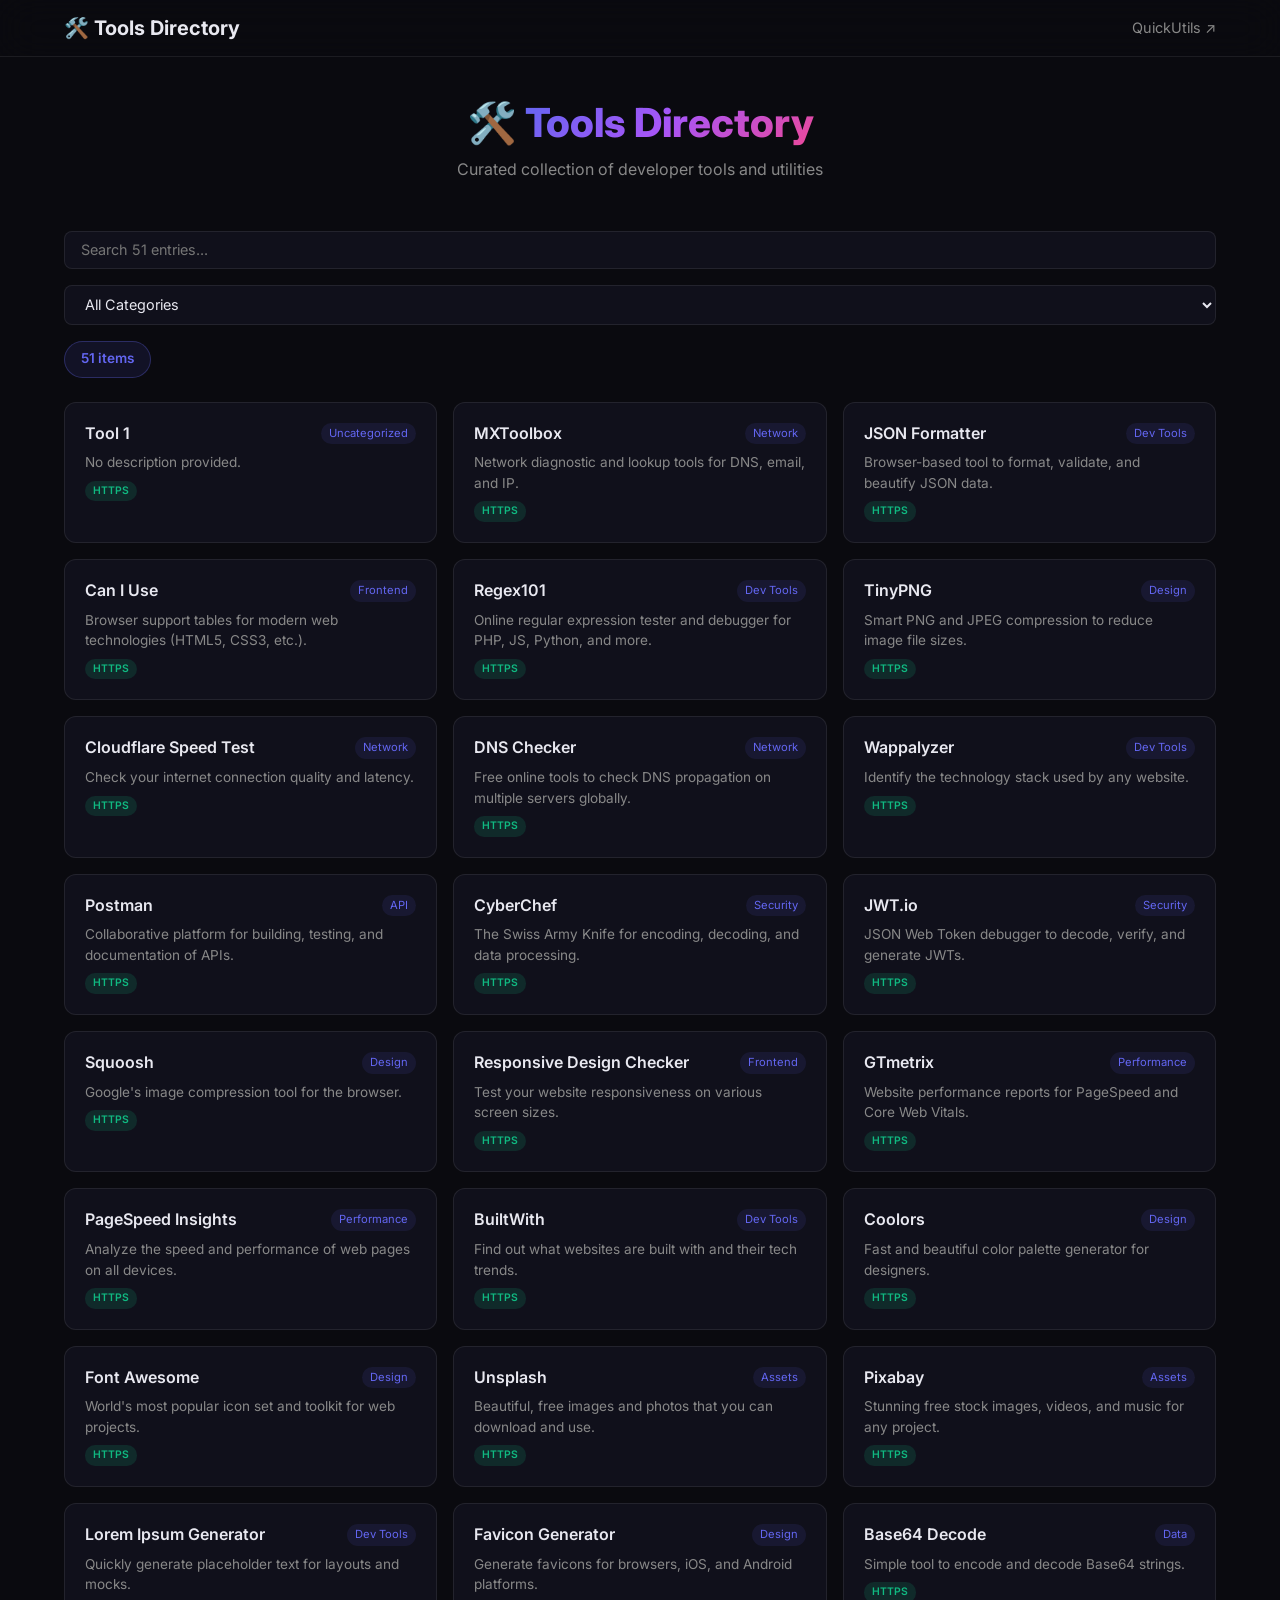
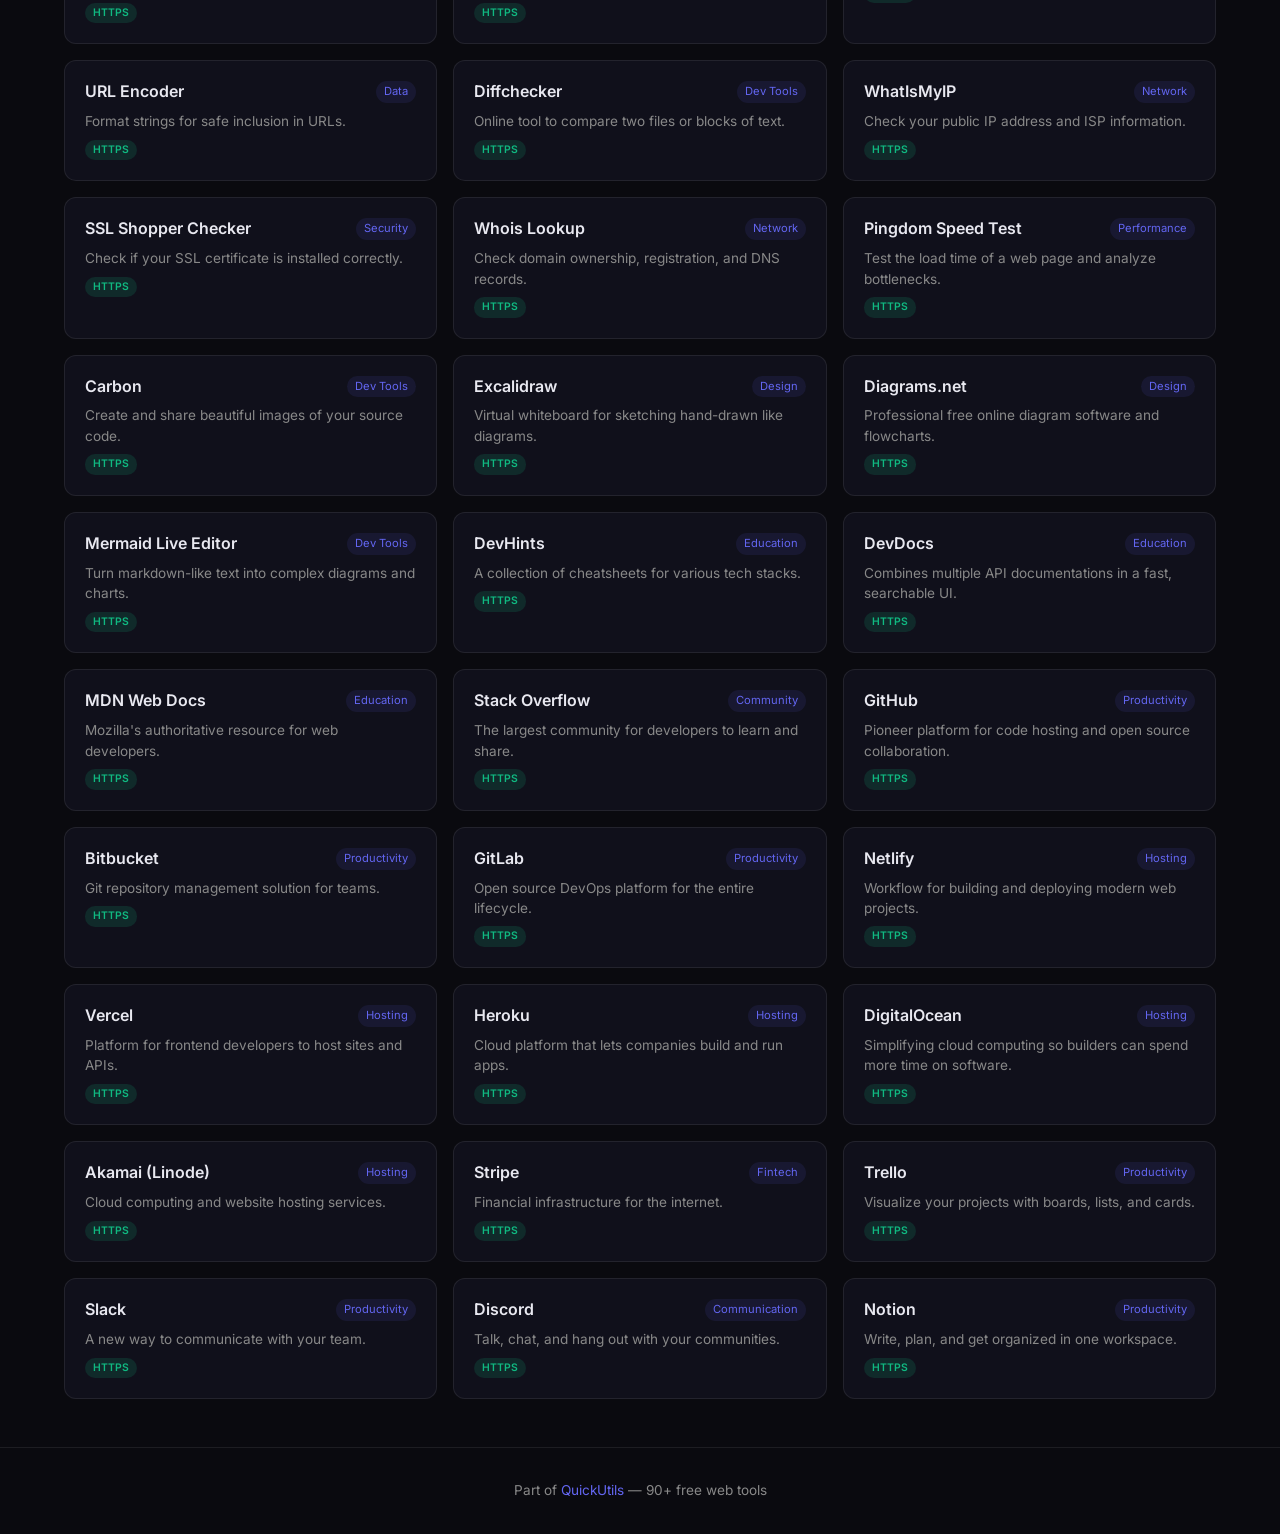
==== index.html @ 09dcbced "Automation: Sync from Master Repository" ====
<!DOCTYPE html>
<html lang="en" data-theme="dark">
<head>
    <meta charset="UTF-8">
    <meta name="viewport" content="width=device-width, initial-scale=1.0">
    <title>Tools Directory | QuickUtils</title>
    <meta name="description" content="Curated collection of developer tools and utilities">
    <meta name="robots" content="index, follow">
    <link rel="canonical" href="https://tools.quickutils.top/">
    <meta property="og:title" content="Tools Directory | QuickUtils">
    <meta property="og:description" content="Curated collection of developer tools and utilities">
    <meta property="og:type" content="website">
    <link href="https://fonts.googleapis.com/css2?family=Inter:wght@400;500;600;700&display=swap" rel="stylesheet">
    <link rel="stylesheet" href="quickutils-core.css">
    <style>
        :root {
            --bg: #0a0a0f; --bg-card: rgba(18,18,30,0.85); --text: #e8e8f0;
            --text-muted: #888; --accent: #6366f1; --border: rgba(255,255,255,0.08);
            --radius: 12px;
        }
        [data-theme="light"] {
            --bg: #f5f5fa; --bg-card: rgba(255,255,255,0.9); --text: #1a1a2e;
            --text-muted: #666; --border: rgba(0,0,0,0.08);
        }
        * { margin:0; padding:0; box-sizing:border-box; }
        body { font-family:'Inter',sans-serif; background:var(--bg); color:var(--text); min-height:100vh; }
        .container { max-width:1200px; margin:0 auto; padding:0 1.5rem; }
        .navbar { background:rgba(10,10,15,0.8); backdrop-filter:blur(20px); border-bottom:1px solid var(--border); padding:0.75rem 0; position:sticky; top:0; z-index:100; }
        .nav-inner { display:flex; align-items:center; justify-content:space-between; }
        .brand { text-decoration:none; color:var(--text); font-weight:700; font-size:1.25rem; }
        .hero { text-align:center; padding:2.5rem 0 1.5rem; }
        .hero h1 { font-size:clamp(1.8rem,4vw,2.5rem); font-weight:800; margin-bottom:0.5rem; }
        .hero p { color:var(--text-muted); max-width:500px; margin:0 auto; }
        .gradient-text { background:linear-gradient(135deg,#6366f1,#a855f7,#ec4899); -webkit-background-clip:text; -webkit-text-fill-color:transparent; background-clip:text; }
        .controls { display:flex; gap:1rem; margin:1.5rem 0; flex-wrap:wrap; align-items:center; }
        .controls input, .controls select { padding:0.6rem 1rem; background:var(--bg-card); border:1px solid var(--border); border-radius:8px; color:var(--text); font-size:0.9rem; outline:none; }
        .controls input { flex:1; min-width:200px; }
        .controls input:focus, .controls select:focus { border-color:var(--accent); }
        .count-badge { padding:0.4rem 1rem; background:rgba(99,102,241,0.1); border:1px solid rgba(99,102,241,0.3); border-radius:20px; font-size:0.85rem; color:var(--accent); font-weight:600; }
        .dir-grid { display:grid; grid-template-columns:repeat(auto-fill,minmax(300px,1fr)); gap:1rem; margin:1.5rem 0 3rem; }
        .dir-card { background:var(--bg-card); border:1px solid var(--border); border-radius:var(--radius); padding:1.25rem; transition:all 0.3s; }
        .dir-card:hover { border-color:var(--accent); transform:translateY(-3px); box-shadow:0 8px 24px rgba(99,102,241,0.15); }
        .card-top { display:flex; justify-content:space-between; align-items:flex-start; gap:0.5rem; margin-bottom:0.5rem; }
        .card-top h3 { font-size:1rem; font-weight:600; }
        .card-top a { color:var(--text); text-decoration:none; }
        .card-top a:hover { color:var(--accent); }
        .card-category { font-size:0.7rem; padding:2px 8px; border-radius:12px; background:rgba(99,102,241,0.1); color:var(--accent); white-space:nowrap; }
        .card-desc { font-size:0.85rem; color:var(--text-muted); line-height:1.5; margin-bottom:0.5rem; }
        .card-badges { display:flex; gap:0.3rem; flex-wrap:wrap; }
        .badge { padding:2px 8px; border-radius:10px; font-size:0.65rem; font-weight:600; }
        .badge-green { background:rgba(16,185,129,0.15); color:#10b981; }
        .badge-yellow { background:rgba(245,158,11,0.15); color:#f59e0b; }
        .footer { border-top:1px solid var(--border); padding:2rem 0; text-align:center; color:var(--text-muted); font-size:0.85rem; }
        .footer a { color:var(--accent); text-decoration:none; }
        .empty-state { text-align:center; padding:3rem; color:var(--text-muted); }
    </style>
</head>
<body>
<nav class="navbar"><div class="container nav-inner">
    <a href="/" class="brand">🛠️ Tools Directory</a>
    <a href="https://quickutils.top" style="color:var(--text-muted);text-decoration:none;font-size:0.9rem;">QuickUtils ↗</a>
</div></nav>

<main class="container">
    <section class="hero">
        <h1>🛠️ <span class="gradient-text">Tools Directory</span></h1>
        <p>Curated collection of developer tools and utilities</p>
    </section>

    <div class="controls">
        <input type="text" id="searchInput" placeholder="Search 51 entries..." oninput="filterCards()">
        <select id="categoryFilter" onchange="filterCards()">
            <option value="">All Categories</option>
            <option value="API">API</option>
            <option value="Assets">Assets</option>
            <option value="Communication">Communication</option>
            <option value="Community">Community</option>
            <option value="Data">Data</option>
            <option value="Design">Design</option>
            <option value="Dev Tools">Dev Tools</option>
            <option value="Education">Education</option>
            <option value="Fintech">Fintech</option>
            <option value="Frontend">Frontend</option>
            <option value="Hosting">Hosting</option>
            <option value="Network">Network</option>
            <option value="Performance">Performance</option>
            <option value="Productivity">Productivity</option>
            <option value="Security">Security</option>
            <option value="Uncategorized">Uncategorized</option>
        </select>
        <span class="count-badge" id="countBadge">51 items</span>
    </div>

    <div class="dir-grid" id="dirGrid">

        <div class="dir-card" data-category="Uncategorized">
            <div class="card-top">
                <h3><a href="#" target="_blank" rel="noopener">Tool 1</a></h3>
                <span class="card-category">Uncategorized</span>
            </div>
            <p class="card-desc">No description provided.</p>
            <div class="card-badges"><span class="badge badge-green">HTTPS</span></div>
        </div>
        <div class="dir-card" data-category="Network">
            <div class="card-top">
                <h3><a href="https://mxtoolbox.com/" target="_blank" rel="noopener">MXToolbox</a></h3>
                <span class="card-category">Network</span>
            </div>
            <p class="card-desc">Network diagnostic and lookup tools for DNS, email, and IP.</p>
            <div class="card-badges"><span class="badge badge-green">HTTPS</span></div>
        </div>
        <div class="dir-card" data-category="Dev Tools">
            <div class="card-top">
                <h3><a href="https://jsonformatter.curiousconcept.com/" target="_blank" rel="noopener">JSON Formatter</a></h3>
                <span class="card-category">Dev Tools</span>
            </div>
            <p class="card-desc">Browser-based tool to format, validate, and beautify JSON data.</p>
            <div class="card-badges"><span class="badge badge-green">HTTPS</span></div>
        </div>
        <div class="dir-card" data-category="Frontend">
            <div class="card-top">
                <h3><a href="https://caniuse.com/" target="_blank" rel="noopener">Can I Use</a></h3>
                <span class="card-category">Frontend</span>
            </div>
            <p class="card-desc">Browser support tables for modern web technologies (HTML5, CSS3, etc.).</p>
            <div class="card-badges"><span class="badge badge-green">HTTPS</span></div>
        </div>
        <div class="dir-card" data-category="Dev Tools">
            <div class="card-top">
                <h3><a href="https://regex101.com/" target="_blank" rel="noopener">Regex101</a></h3>
                <span class="card-category">Dev Tools</span>
            </div>
            <p class="card-desc">Online regular expression tester and debugger for PHP, JS, Python, and more.</p>
            <div class="card-badges"><span class="badge badge-green">HTTPS</span></div>
        </div>
        <div class="dir-card" data-category="Design">
            <div class="card-top">
                <h3><a href="https://tinypng.com/" target="_blank" rel="noopener">TinyPNG</a></h3>
                <span class="card-category">Design</span>
            </div>
            <p class="card-desc">Smart PNG and JPEG compression to reduce image file sizes.</p>
            <div class="card-badges"><span class="badge badge-green">HTTPS</span></div>
        </div>
        <div class="dir-card" data-category="Network">
            <div class="card-top">
                <h3><a href="https://speed.cloudflare.com/" target="_blank" rel="noopener">Cloudflare Speed Test</a></h3>
                <span class="card-category">Network</span>
            </div>
            <p class="card-desc">Check your internet connection quality and latency.</p>
            <div class="card-badges"><span class="badge badge-green">HTTPS</span></div>
        </div>
        <div class="dir-card" data-category="Network">
            <div class="card-top">
                <h3><a href="https://dnschecker.org/" target="_blank" rel="noopener">DNS Checker</a></h3>
                <span class="card-category">Network</span>
            </div>
            <p class="card-desc">Free online tools to check DNS propagation on multiple servers globally.</p>
            <div class="card-badges"><span class="badge badge-green">HTTPS</span></div>
        </div>
        <div class="dir-card" data-category="Dev Tools">
            <div class="card-top">
                <h3><a href="https://www.wappalyzer.com/" target="_blank" rel="noopener">Wappalyzer</a></h3>
                <span class="card-category">Dev Tools</span>
            </div>
            <p class="card-desc">Identify the technology stack used by any website.</p>
            <div class="card-badges"><span class="badge badge-green">HTTPS</span></div>
        </div>
        <div class="dir-card" data-category="API">
            <div class="card-top">
                <h3><a href="https://www.postman.com/" target="_blank" rel="noopener">Postman</a></h3>
                <span class="card-category">API</span>
            </div>
            <p class="card-desc">Collaborative platform for building, testing, and documentation of APIs.</p>
            <div class="card-badges"><span class="badge badge-green">HTTPS</span></div>
        </div>
        <div class="dir-card" data-category="Security">
            <div class="card-top">
                <h3><a href="https://gchq.github.io/CyberChef/" target="_blank" rel="noopener">CyberChef</a></h3>
                <span class="card-category">Security</span>
            </div>
            <p class="card-desc">The Swiss Army Knife for encoding, decoding, and data processing.</p>
            <div class="card-badges"><span class="badge badge-green">HTTPS</span></div>
        </div>
        <div class="dir-card" data-category="Security">
            <div class="card-top">
                <h3><a href="https://jwt.io/" target="_blank" rel="noopener">JWT.io</a></h3>
                <span class="card-category">Security</span>
            </div>
            <p class="card-desc">JSON Web Token debugger to decode, verify, and generate JWTs.</p>
            <div class="card-badges"><span class="badge badge-green">HTTPS</span></div>
        </div>
        <div class="dir-card" data-category="Design">
            <div class="card-top">
                <h3><a href="https://squoosh.app/" target="_blank" rel="noopener">Squoosh</a></h3>
                <span class="card-category">Design</span>
            </div>
            <p class="card-desc">Google's image compression tool for the browser.</p>
            <div class="card-badges"><span class="badge badge-green">HTTPS</span></div>
        </div>
        <div class="dir-card" data-category="Frontend">
            <div class="card-top">
                <h3><a href="https://www.responsivedesignchecker.com/" target="_blank" rel="noopener">Responsive Design Checker</a></h3>
                <span class="card-category">Frontend</span>
            </div>
            <p class="card-desc">Test your website responsiveness on various screen sizes.</p>
            <div class="card-badges"><span class="badge badge-green">HTTPS</span></div>
        </div>
        <div class="dir-card" data-category="Performance">
            <div class="card-top">
                <h3><a href="https://gtmetrix.com/" target="_blank" rel="noopener">GTmetrix</a></h3>
                <span class="card-category">Performance</span>
            </div>
            <p class="card-desc">Website performance reports for PageSpeed and Core Web Vitals.</p>
            <div class="card-badges"><span class="badge badge-green">HTTPS</span></div>
        </div>
        <div class="dir-card" data-category="Performance">
            <div class="card-top">
                <h3><a href="https://pagespeed.web.dev/" target="_blank" rel="noopener">PageSpeed Insights</a></h3>
                <span class="card-category">Performance</span>
            </div>
            <p class="card-desc">Analyze the speed and performance of web pages on all devices.</p>
            <div class="card-badges"><span class="badge badge-green">HTTPS</span></div>
        </div>
        <div class="dir-card" data-category="Dev Tools">
            <div class="card-top">
                <h3><a href="https://builtwith.com/" target="_blank" rel="noopener">BuiltWith</a></h3>
                <span class="card-category">Dev Tools</span>
            </div>
            <p class="card-desc">Find out what websites are built with and their tech trends.</p>
            <div class="card-badges"><span class="badge badge-green">HTTPS</span></div>
        </div>
        <div class="dir-card" data-category="Design">
            <div class="card-top">
                <h3><a href="https://coolors.co/" target="_blank" rel="noopener">Coolors</a></h3>
                <span class="card-category">Design</span>
            </div>
            <p class="card-desc">Fast and beautiful color palette generator for designers.</p>
            <div class="card-badges"><span class="badge badge-green">HTTPS</span></div>
        </div>
        <div class="dir-card" data-category="Design">
            <div class="card-top">
                <h3><a href="https://fontawesome.com/" target="_blank" rel="noopener">Font Awesome</a></h3>
                <span class="card-category">Design</span>
            </div>
            <p class="card-desc">World's most popular icon set and toolkit for web projects.</p>
            <div class="card-badges"><span class="badge badge-green">HTTPS</span></div>
        </div>
        <div class="dir-card" data-category="Assets">
            <div class="card-top">
                <h3><a href="https://unsplash.com/" target="_blank" rel="noopener">Unsplash</a></h3>
                <span class="card-category">Assets</span>
            </div>
            <p class="card-desc">Beautiful, free images and photos that you can download and use.</p>
            <div class="card-badges"><span class="badge badge-green">HTTPS</span></div>
        </div>
        <div class="dir-card" data-category="Assets">
            <div class="card-top">
                <h3><a href="https://pixabay.com/" target="_blank" rel="noopener">Pixabay</a></h3>
                <span class="card-category">Assets</span>
            </div>
            <p class="card-desc">Stunning free stock images, videos, and music for any project.</p>
            <div class="card-badges"><span class="badge badge-green">HTTPS</span></div>
        </div>
        <div class="dir-card" data-category="Dev Tools">
            <div class="card-top">
                <h3><a href="https://lipsum.com/" target="_blank" rel="noopener">Lorem Ipsum Generator</a></h3>
                <span class="card-category">Dev Tools</span>
            </div>
            <p class="card-desc">Quickly generate placeholder text for layouts and mocks.</p>
            <div class="card-badges"><span class="badge badge-green">HTTPS</span></div>
        </div>
        <div class="dir-card" data-category="Design">
            <div class="card-top">
                <h3><a href="https://realfavicongenerator.net/" target="_blank" rel="noopener">Favicon Generator</a></h3>
                <span class="card-category">Design</span>
            </div>
            <p class="card-desc">Generate favicons for browsers, iOS, and Android platforms.</p>
            <div class="card-badges"><span class="badge badge-green">HTTPS</span></div>
        </div>
        <div class="dir-card" data-category="Data">
            <div class="card-top">
                <h3><a href="https://www.base64decode.org/" target="_blank" rel="noopener">Base64 Decode</a></h3>
                <span class="card-category">Data</span>
            </div>
            <p class="card-desc">Simple tool to encode and decode Base64 strings.</p>
            <div class="card-badges"><span class="badge badge-green">HTTPS</span></div>
        </div>
        <div class="dir-card" data-category="Data">
            <div class="card-top">
                <h3><a href="https://www.urlencoder.org/" target="_blank" rel="noopener">URL Encoder</a></h3>
                <span class="card-category">Data</span>
            </div>
            <p class="card-desc">Format strings for safe inclusion in URLs.</p>
            <div class="card-badges"><span class="badge badge-green">HTTPS</span></div>
        </div>
        <div class="dir-card" data-category="Dev Tools">
            <div class="card-top">
                <h3><a href="https://www.diffchecker.com/" target="_blank" rel="noopener">Diffchecker</a></h3>
                <span class="card-category">Dev Tools</span>
            </div>
            <p class="card-desc">Online tool to compare two files or blocks of text.</p>
            <div class="card-badges"><span class="badge badge-green">HTTPS</span></div>
        </div>
        <div class="dir-card" data-category="Network">
            <div class="card-top">
                <h3><a href="https://www.whatismyip.com/" target="_blank" rel="noopener">WhatIsMyIP</a></h3>
                <span class="card-category">Network</span>
            </div>
            <p class="card-desc">Check your public IP address and ISP information.</p>
            <div class="card-badges"><span class="badge badge-green">HTTPS</span></div>
        </div>
        <div class="dir-card" data-category="Security">
            <div class="card-top">
                <h3><a href="https://www.sslshopper.com/ssl-checker.html" target="_blank" rel="noopener">SSL Shopper Checker</a></h3>
                <span class="card-category">Security</span>
            </div>
            <p class="card-desc">Check if your SSL certificate is installed correctly.</p>
            <div class="card-badges"><span class="badge badge-green">HTTPS</span></div>
        </div>
        <div class="dir-card" data-category="Network">
            <div class="card-top">
                <h3><a href="https://www.whois.com/whois/" target="_blank" rel="noopener">Whois Lookup</a></h3>
                <span class="card-category">Network</span>
            </div>
            <p class="card-desc">Check domain ownership, registration, and DNS records.</p>
            <div class="card-badges"><span class="badge badge-green">HTTPS</span></div>
        </div>
        <div class="dir-card" data-category="Performance">
            <div class="card-top">
                <h3><a href="https://tools.pingdom.com/" target="_blank" rel="noopener">Pingdom Speed Test</a></h3>
                <span class="card-category">Performance</span>
            </div>
            <p class="card-desc">Test the load time of a web page and analyze bottlenecks.</p>
            <div class="card-badges"><span class="badge badge-green">HTTPS</span></div>
        </div>
        <div class="dir-card" data-category="Dev Tools">
            <div class="card-top">
                <h3><a href="https://carbon.now.sh/" target="_blank" rel="noopener">Carbon</a></h3>
                <span class="card-category">Dev Tools</span>
            </div>
            <p class="card-desc">Create and share beautiful images of your source code.</p>
            <div class="card-badges"><span class="badge badge-green">HTTPS</span></div>
        </div>
        <div class="dir-card" data-category="Design">
            <div class="card-top">
                <h3><a href="https://excalidraw.com/" target="_blank" rel="noopener">Excalidraw</a></h3>
                <span class="card-category">Design</span>
            </div>
            <p class="card-desc">Virtual whiteboard for sketching hand-drawn like diagrams.</p>
            <div class="card-badges"><span class="badge badge-green">HTTPS</span></div>
        </div>
        <div class="dir-card" data-category="Design">
            <div class="card-top">
                <h3><a href="https://app.diagrams.net/" target="_blank" rel="noopener">Diagrams.net</a></h3>
                <span class="card-category">Design</span>
            </div>
            <p class="card-desc">Professional free online diagram software and flowcharts.</p>
            <div class="card-badges"><span class="badge badge-green">HTTPS</span></div>
        </div>
        <div class="dir-card" data-category="Dev Tools">
            <div class="card-top">
                <h3><a href="https://mermaid.live/" target="_blank" rel="noopener">Mermaid Live Editor</a></h3>
                <span class="card-category">Dev Tools</span>
            </div>
            <p class="card-desc">Turn markdown-like text into complex diagrams and charts.</p>
            <div class="card-badges"><span class="badge badge-green">HTTPS</span></div>
        </div>
        <div class="dir-card" data-category="Education">
            <div class="card-top">
                <h3><a href="https://devhints.io/" target="_blank" rel="noopener">DevHints</a></h3>
                <span class="card-category">Education</span>
            </div>
            <p class="card-desc">A collection of cheatsheets for various tech stacks.</p>
            <div class="card-badges"><span class="badge badge-green">HTTPS</span></div>
        </div>
        <div class="dir-card" data-category="Education">
            <div class="card-top">
                <h3><a href="https://devdocs.io/" target="_blank" rel="noopener">DevDocs</a></h3>
                <span class="card-category">Education</span>
            </div>
            <p class="card-desc">Combines multiple API documentations in a fast, searchable UI.</p>
            <div class="card-badges"><span class="badge badge-green">HTTPS</span></div>
        </div>
        <div class="dir-card" data-category="Education">
            <div class="card-top">
                <h3><a href="https://developer.mozilla.org/" target="_blank" rel="noopener">MDN Web Docs</a></h3>
                <span class="card-category">Education</span>
            </div>
            <p class="card-desc">Mozilla's authoritative resource for web developers.</p>
            <div class="card-badges"><span class="badge badge-green">HTTPS</span></div>
        </div>
        <div class="dir-card" data-category="Community">
            <div class="card-top">
                <h3><a href="https://stackoverflow.com/" target="_blank" rel="noopener">Stack Overflow</a></h3>
                <span class="card-category">Community</span>
            </div>
            <p class="card-desc">The largest community for developers to learn and share.</p>
            <div class="card-badges"><span class="badge badge-green">HTTPS</span></div>
        </div>
        <div class="dir-card" data-category="Productivity">
            <div class="card-top">
                <h3><a href="https://github.com/" target="_blank" rel="noopener">GitHub</a></h3>
                <span class="card-category">Productivity</span>
            </div>
            <p class="card-desc">Pioneer platform for code hosting and open source collaboration.</p>
            <div class="card-badges"><span class="badge badge-green">HTTPS</span></div>
        </div>
        <div class="dir-card" data-category="Productivity">
            <div class="card-top">
                <h3><a href="https://bitbucket.org/" target="_blank" rel="noopener">Bitbucket</a></h3>
                <span class="card-category">Productivity</span>
            </div>
            <p class="card-desc">Git repository management solution for teams.</p>
            <div class="card-badges"><span class="badge badge-green">HTTPS</span></div>
        </div>
        <div class="dir-card" data-category="Productivity">
            <div class="card-top">
                <h3><a href="https://about.gitlab.com/" target="_blank" rel="noopener">GitLab</a></h3>
                <span class="card-category">Productivity</span>
            </div>
            <p class="card-desc">Open source DevOps platform for the entire lifecycle.</p>
            <div class="card-badges"><span class="badge badge-green">HTTPS</span></div>
        </div>
        <div class="dir-card" data-category="Hosting">
            <div class="card-top">
                <h3><a href="https://www.netlify.com/" target="_blank" rel="noopener">Netlify</a></h3>
                <span class="card-category">Hosting</span>
            </div>
            <p class="card-desc">Workflow for building and deploying modern web projects.</p>
            <div class="card-badges"><span class="badge badge-green">HTTPS</span></div>
        </div>
        <div class="dir-card" data-category="Hosting">
            <div class="card-top">
                <h3><a href="https://vercel.com/" target="_blank" rel="noopener">Vercel</a></h3>
                <span class="card-category">Hosting</span>
            </div>
            <p class="card-desc">Platform for frontend developers to host sites and APIs.</p>
            <div class="card-badges"><span class="badge badge-green">HTTPS</span></div>
        </div>
        <div class="dir-card" data-category="Hosting">
            <div class="card-top">
                <h3><a href="https://www.heroku.com/" target="_blank" rel="noopener">Heroku</a></h3>
                <span class="card-category">Hosting</span>
            </div>
            <p class="card-desc">Cloud platform that lets companies build and run apps.</p>
            <div class="card-badges"><span class="badge badge-green">HTTPS</span></div>
        </div>
        <div class="dir-card" data-category="Hosting">
            <div class="card-top">
                <h3><a href="https://www.digitalocean.com/" target="_blank" rel="noopener">DigitalOcean</a></h3>
                <span class="card-category">Hosting</span>
            </div>
            <p class="card-desc">Simplifying cloud computing so builders can spend more time on software.</p>
            <div class="card-badges"><span class="badge badge-green">HTTPS</span></div>
        </div>
        <div class="dir-card" data-category="Hosting">
            <div class="card-top">
                <h3><a href="https://www.linode.com/" target="_blank" rel="noopener">Akamai (Linode)</a></h3>
                <span class="card-category">Hosting</span>
            </div>
            <p class="card-desc">Cloud computing and website hosting services.</p>
            <div class="card-badges"><span class="badge badge-green">HTTPS</span></div>
        </div>
        <div class="dir-card" data-category="Fintech">
            <div class="card-top">
                <h3><a href="https://stripe.com/" target="_blank" rel="noopener">Stripe</a></h3>
                <span class="card-category">Fintech</span>
            </div>
            <p class="card-desc">Financial infrastructure for the internet.</p>
            <div class="card-badges"><span class="badge badge-green">HTTPS</span></div>
        </div>
        <div class="dir-card" data-category="Productivity">
            <div class="card-top">
                <h3><a href="https://trello.com/" target="_blank" rel="noopener">Trello</a></h3>
                <span class="card-category">Productivity</span>
            </div>
            <p class="card-desc">Visualize your projects with boards, lists, and cards.</p>
            <div class="card-badges"><span class="badge badge-green">HTTPS</span></div>
        </div>
        <div class="dir-card" data-category="Productivity">
            <div class="card-top">
                <h3><a href="https://slack.com/" target="_blank" rel="noopener">Slack</a></h3>
                <span class="card-category">Productivity</span>
            </div>
            <p class="card-desc">A new way to communicate with your team.</p>
            <div class="card-badges"><span class="badge badge-green">HTTPS</span></div>
        </div>
        <div class="dir-card" data-category="Communication">
            <div class="card-top">
                <h3><a href="https://discord.com/" target="_blank" rel="noopener">Discord</a></h3>
                <span class="card-category">Communication</span>
            </div>
            <p class="card-desc">Talk, chat, and hang out with your communities.</p>
            <div class="card-badges"><span class="badge badge-green">HTTPS</span></div>
        </div>
        <div class="dir-card" data-category="Productivity">
            <div class="card-top">
                <h3><a href="https://www.notion.so/" target="_blank" rel="noopener">Notion</a></h3>
                <span class="card-category">Productivity</span>
            </div>
            <p class="card-desc">Write, plan, and get organized in one workspace.</p>
            <div class="card-badges"><span class="badge badge-green">HTTPS</span></div>
        </div>
    </div>
</main>

<footer class="footer"><div class="container">
    <p>Part of <a href="https://quickutils.top">QuickUtils</a> — 90+ free web tools</p>
</div></footer>

<script>
function filterCards() {
    const q = document.getElementById('searchInput').value.toLowerCase();
    const cat = document.getElementById('categoryFilter').value;
    let visible = 0;
    document.querySelectorAll('.dir-card').forEach(card => {
        const text = card.textContent.toLowerCase();
        const cardCat = card.dataset.category;
        const show = text.includes(q) && (cat === '' || cardCat === cat);
        card.style.display = show ? '' : 'none';
        if (show) visible++;
    });
    document.getElementById('countBadge').textContent = visible + ' items';
}
</script>
</body>
</html>
---- quickutils-core.css ----
/* ============================================= 
   QuickUtils Core Design System v2
   Shared across all interactive projects
   ============================================= */

/* ── Google Fonts ── */
@import url('https://fonts.googleapis.com/css2?family=Inter:wght@400;500;600;700;800&family=JetBrains+Mono:wght@400;500;700&display=swap');

/* ── Design Tokens ── */
:root {
  /* Typography */
  --font-sans: 'Inter', -apple-system, BlinkMacSystemFont, 'Segoe UI', sans-serif;
  --font-mono: 'JetBrains Mono', 'Fira Code', 'Consolas', monospace;

  /* Spacing */
  --space-xs: 0.25rem;
  --space-sm: 0.5rem;
  --space-md: 1rem;
  --space-lg: 1.5rem;
  --space-xl: 2rem;
  --space-2xl: 3rem;

  /* Radius */
  --radius-sm: 8px;
  --radius-md: 12px;
  --radius-lg: 16px;
  --radius-xl: 24px;
  --radius-full: 9999px;

  /* Shadows */
  --shadow-sm: 0 1px 3px rgba(0,0,0,0.12);
  --shadow-md: 0 4px 12px rgba(0,0,0,0.15);
  --shadow-lg: 0 8px 32px rgba(0,0,0,0.2);
  --shadow-glow: 0 0 20px rgba(99,102,241,0.3);

  /* Transitions */
  --transition-fast: 150ms ease;
  --transition-base: 250ms ease;
  --transition-slow: 400ms cubic-bezier(0.4, 0, 0.2, 1);

  /* Z-index scale */
  --z-dropdown: 100;
  --z-sticky: 200;
  --z-modal: 500;
  --z-toast: 600;
  --z-tooltip: 700;
}

/* ── Dark Theme (Default) ── */
[data-theme="dark"] {
  --bg: #0f0f14;
  --bg-surface: #16161d;
  --bg-card: #1e1e28;
  --bg-card-hover: #262633;
  --bg-input: #1a1a24;
  --border: #2a2a3a;
  --border-focus: #6366f1;
  --text: #e8e8ef;
  --text-secondary: #a0a0b8;
  --text-muted: #6b6b80;
  --accent: #6366f1;
  --accent-hover: #818cf8;
  --accent-subtle: rgba(99,102,241,0.12);
  --success: #10b981;
  --warning: #f59e0b;
  --danger: #ef4444;
  --info: #3b82f6;
  --gradient-primary: linear-gradient(135deg, #6366f1, #8b5cf6, #a855f7);
  --gradient-accent: linear-gradient(135deg, #3b82f6, #6366f1);
  --glass-bg: rgba(30, 30, 40, 0.7);
  --glass-border: rgba(255, 255, 255, 0.08);
  --scrollbar-thumb: #3a3a4a;
}

/* ── Light Theme ── */
[data-theme="light"] {
  --bg: #f5f5f7;
  --bg-surface: #ffffff;
  --bg-card: #ffffff;
  --bg-card-hover: #f0f0f5;
  --bg-input: #f8f8fc;
  --border: #e0e0e8;
  --border-focus: #6366f1;
  --text: #1a1a2e;
  --text-secondary: #4a4a60;
  --text-muted: #8888a0;
  --accent: #6366f1;
  --accent-hover: #4f46e5;
  --accent-subtle: rgba(99,102,241,0.08);
  --success: #059669;
  --warning: #d97706;
  --danger: #dc2626;
  --info: #2563eb;
  --gradient-primary: linear-gradient(135deg, #6366f1, #8b5cf6, #a855f7);
  --gradient-accent: linear-gradient(135deg, #3b82f6, #6366f1);
  --glass-bg: rgba(255, 255, 255, 0.75);
  --glass-border: rgba(0, 0, 0, 0.06);
  --scrollbar-thumb: #c0c0d0;
}

/* ── Reset & Base ── */
*, *::before, *::after { box-sizing: border-box; margin: 0; padding: 0; }

html {
  scroll-behavior: smooth;
  -webkit-font-smoothing: antialiased;
  -moz-osx-font-smoothing: grayscale;
}

body {
  font-family: var(--font-sans);
  background: var(--bg);
  color: var(--text);
  line-height: 1.6;
  min-height: 100vh;
  transition: background var(--transition-base), color var(--transition-base);
}

::selection { background: var(--accent); color: #fff; }
::-webkit-scrollbar { width: 8px; height: 8px; }
::-webkit-scrollbar-track { background: transparent; }
::-webkit-scrollbar-thumb { background: var(--scrollbar-thumb); border-radius: 4px; }

a { color: var(--accent); text-decoration: none; transition: color var(--transition-fast); }
a:hover { color: var(--accent-hover); }

img { max-width: 100%; display: block; }
input, textarea, select, button { font-family: inherit; font-size: inherit; }

/* ── Container ── */
.container { max-width: 1200px; margin: 0 auto; padding: 0 var(--space-lg); }
.container-sm { max-width: 800px; margin: 0 auto; padding: 0 var(--space-lg); }

/* ── Typography ── */
h1, h2, h3, h4, h5, h6 { font-weight: 700; line-height: 1.3; color: var(--text); }
h1 { font-size: clamp(1.75rem, 4vw, 2.5rem); }
h2 { font-size: clamp(1.25rem, 3vw, 1.75rem); }
h3 { font-size: 1.15rem; }

.gradient-text {
  background: var(--gradient-primary);
  -webkit-background-clip: text;
  -webkit-text-fill-color: transparent;
  background-clip: text;
}

.font-mono { font-family: var(--font-mono); }

/* ── Navbar ── */
.navbar {
  position: sticky; top: 0; z-index: var(--z-sticky);
  backdrop-filter: blur(16px) saturate(180%);
  -webkit-backdrop-filter: blur(16px) saturate(180%);
  background: var(--glass-bg);
  border-bottom: 1px solid var(--glass-border);
  padding: var(--space-sm) 0;
}

.nav-inner { display: flex; align-items: center; justify-content: space-between; gap: var(--space-md); }

.brand {
  display: flex; align-items: center; gap: var(--space-sm);
  font-weight: 700; font-size: 1.15rem; color: var(--text);
  text-decoration: none;
}

.nav-links { display: flex; align-items: center; gap: var(--space-sm); flex-wrap: wrap; }
.nav-links a, .nav-links button {
  color: var(--text-secondary); padding: var(--space-xs) var(--space-sm);
  border-radius: var(--radius-sm); transition: all var(--transition-fast);
  font-size: 0.85rem; font-weight: 500; text-decoration: none; border: none; background: none; cursor: pointer;
}
.nav-links a:hover, .nav-links button:hover, .nav-links a.active { color: var(--accent); background: var(--accent-subtle); }

.kofi-link { color: var(--danger) !important; }

.theme-btn {
  background: var(--bg-card); border: 1px solid var(--border);
  border-radius: var(--radius-sm); padding: var(--space-xs) var(--space-sm);
  cursor: pointer; font-size: 1rem; transition: all var(--transition-fast);
}
.theme-btn:hover { border-color: var(--accent); transform: scale(1.05); }

/* ── Glass Card ── */
.glass-card {
  background: var(--glass-bg);
  border: 1px solid var(--glass-border);
  border-radius: var(--radius-lg);
  padding: var(--space-lg);
  backdrop-filter: blur(12px);
  -webkit-backdrop-filter: blur(12px);
  transition: all var(--transition-base);
}
.glass-card:hover { border-color: var(--border-focus); }

/* ── Buttons ── */
.btn {
  display: inline-flex; align-items: center; justify-content: center; gap: var(--space-sm);
  padding: 0.6rem 1.2rem; border: none; border-radius: var(--radius-sm);
  font-weight: 600; font-size: 0.9rem; cursor: pointer;
  transition: all var(--transition-fast);
  text-decoration: none; white-space: nowrap;
}
.btn:active { transform: scale(0.97); }

.btn-primary {
  background: var(--gradient-primary); color: #fff;
  box-shadow: 0 2px 12px rgba(99,102,241,0.3);
}
.btn-primary:hover { box-shadow: 0 4px 20px rgba(99,102,241,0.45); transform: translateY(-1px); }

.btn-secondary { background: var(--bg-card); color: var(--text); border: 1px solid var(--border); }
.btn-secondary:hover { border-color: var(--accent); color: var(--accent); }

.btn-danger { background: var(--danger); color: #fff; }
.btn-danger:hover { filter: brightness(1.1); }

.btn-sm { padding: 0.35rem 0.75rem; font-size: 0.8rem; }
.btn-large { padding: 0.85rem 2rem; font-size: 1rem; }
.btn-group { display: flex; gap: 2px; }
.btn-group button {
  background: var(--bg-card); color: var(--text-secondary); border: 1px solid var(--border);
  padding: 0.4rem 0.8rem; font-size: 0.8rem; font-weight: 500; cursor: pointer;
  transition: all var(--transition-fast);
}
.btn-group button:first-child { border-radius: var(--radius-sm) 0 0 var(--radius-sm); }
.btn-group button:last-child { border-radius: 0 var(--radius-sm) var(--radius-sm) 0; }
.btn-group button.active, .btn-group button:hover { background: var(--accent); color: #fff; border-color: var(--accent); }

.icon-btn {
  background: none; border: none; cursor: pointer; font-size: 1.1rem;
  padding: var(--space-xs); border-radius: var(--radius-sm);
  transition: all var(--transition-fast); color: var(--text-secondary);
}
.icon-btn:hover { background: var(--accent-subtle); color: var(--accent); }

/* ── Form Elements ── */
input[type="text"], input[type="number"], input[type="email"], input[type="search"],
textarea, select {
  width: 100%; padding: 0.6rem 0.9rem;
  background: var(--bg-input); color: var(--text);
  border: 1px solid var(--border); border-radius: var(--radius-sm);
  transition: border-color var(--transition-fast), box-shadow var(--transition-fast);
  outline: none;
}
input:focus, textarea:focus, select:focus {
  border-color: var(--accent);
  box-shadow: 0 0 0 3px var(--accent-subtle);
}

input[type="range"] {
  -webkit-appearance: none; appearance: none;
  width: 100%; height: 6px;
  background: var(--border); border-radius: var(--radius-full);
  outline: none; cursor: pointer;
}
input[type="range"]::-webkit-slider-thumb {
  -webkit-appearance: none; width: 18px; height: 18px;
  background: var(--accent); border-radius: 50%;
  box-shadow: 0 2px 6px rgba(0,0,0,0.2); cursor: pointer;
}

/* ── Modal ── */
.modal-overlay {
  position: fixed; inset: 0;
  background: rgba(0, 0, 0, 0.6);
  backdrop-filter: blur(4px);
  display: flex; align-items: center; justify-content: center;
  z-index: var(--z-modal);
  opacity: 0; pointer-events: none;
  transition: opacity var(--transition-base);
}
.modal-overlay.active { opacity: 1; pointer-events: all; }
.modal-content {
  max-width: 480px; width: 90%; max-height: 85vh; overflow-y: auto;
  animation: modalIn 0.3s ease;
}
@keyframes modalIn { from { transform: translateY(20px) scale(0.97); opacity: 0; } to { transform: none; opacity: 1; } }
.modal-header { display: flex; align-items: center; justify-content: space-between; margin-bottom: var(--space-lg); }

/* ── Toast Notifications ── */
.qu-toast-container {
  position: fixed; bottom: 24px; right: 24px;
  z-index: var(--z-toast); display: flex; flex-direction: column; gap: var(--space-sm);
}
.qu-toast {
  padding: 0.75rem 1.25rem; border-radius: var(--radius-sm);
  font-size: 0.85rem; font-weight: 500;
  animation: toastIn 0.3s ease, toastOut 0.3s ease 2.7s forwards;
  box-shadow: var(--shadow-lg);
}
.qu-toast-success { background: var(--success); color: #fff; }
.qu-toast-error { background: var(--danger); color: #fff; }
.qu-toast-info { background: var(--info); color: #fff; }
@keyframes toastIn { from { transform: translateX(100%); opacity: 0; } to { transform: none; opacity: 1; } }
@keyframes toastOut { to { transform: translateX(100%); opacity: 0; } }

/* ── Footer ── */
.footer {
  margin-top: var(--space-2xl); padding: var(--space-xl) 0;
  border-top: 1px solid var(--border); color: var(--text-muted); font-size: 0.85rem;
}
.footer-inner { display: flex; flex-wrap: wrap; gap: var(--space-xl); justify-content: space-between; }
.footer-brand span { font-weight: 700; font-size: 1.1rem; color: var(--text); }
.footer-brand p { margin-top: var(--space-xs); }
.footer-links-grid { display: flex; gap: var(--space-2xl); }
.footer-links-grid div { display: flex; flex-direction: column; gap: var(--space-xs); }
.footer-links-grid h4 { color: var(--text); font-size: 0.85rem; margin-bottom: var(--space-xs); }
.footer-links-grid a { color: var(--text-muted); font-size: 0.8rem; }
.footer-links-grid a:hover { color: var(--accent); }
.copyright { width: 100%; text-align: center; margin-top: var(--space-lg); padding-top: var(--space-lg); border-top: 1px solid var(--border); }

/* ── Network App Launcher ── */
.qu-launcher-fab {
  position: fixed;
  bottom: 24px;
  left: 24px;
  width: 50px;
  height: 50px;
  border-radius: 50%;
  background: var(--gradient-primary);
  color: #fff;
  border: none;
  box-shadow: 0 4px 15px rgba(99,102,241,0.4);
  display: flex;
  align-items: center;
  justify-content: center;
  cursor: pointer;
  z-index: 999;
  transition: all 0.3s cubic-bezier(0.175, 0.885, 0.32, 1.275);
  animation: pulseFab 2s infinite alternate;
}
@keyframes pulseFab { 0% { box-shadow: 0 4px 15px rgba(99,102,241,0.4); } 100% { box-shadow: 0 4px 25px rgba(99,102,241,0.7); } }
.qu-launcher-fab:hover {
  transform: scale(1.1);
}

.qu-launcher-overlay {
  position: fixed;
  inset: 0;
  background: rgba(0,0,0,0.7);
  backdrop-filter: blur(8px);
  -webkit-backdrop-filter: blur(8px);
  z-index: 10000;
  display: flex;
  align-items: center;
  justify-content: center;
  opacity: 0;
  transition: opacity 0.3s ease;
}
.qu-launcher-overlay.visible {
  opacity: 1;
}

.qu-launcher-modal {
  background: var(--bg-surface, #1e1e28);
  border: 1px solid var(--glass-border);
  border-radius: var(--radius-lg);
  width: 90%;
  max-width: 900px;
  max-height: 85vh;
  display: flex;
  flex-direction: column;
  overflow: hidden;
  transform: scale(0.95);
  transition: transform 0.3s cubic-bezier(0.175, 0.885, 0.32, 1.275);
  box-shadow: 0 20px 50px rgba(0,0,0,0.5);
}
.qu-launcher-overlay.visible .qu-launcher-modal {
  transform: scale(1);
}

.qu-launcher-header {
  padding: 1.5rem 2rem 1rem 2rem;
  display: flex;
  justify-content: space-between;
  align-items: center;
  border-bottom: 1px solid var(--border);
}
.qu-launcher-header h2 {
  font-size: 1.5rem;
  font-weight: 700;
  margin: 0;
  background: var(--gradient-primary);
  -webkit-background-clip: text;
  -webkit-text-fill-color: transparent;
}
.qu-launcher-close {
  background: none;
  border: none;
  color: var(--text-muted);
  font-size: 2rem;
  line-height: 1;
  cursor: pointer;
  transition: color 0.2s;
}
.qu-launcher-close:hover {
  color: var(--danger);
}

.qu-launcher-search {
  padding: 1rem 2rem;
  background: rgba(0,0,0,0.2);
}
.qu-launcher-search input {
  width: 100%;
  padding: 0.8rem 1.2rem;
  border-radius: var(--radius-full);
  border: 1px solid var(--border);
  background: var(--bg-input);
  color: var(--text);
  font-size: 1rem;
  outline: none;
  transition: all 0.2s;
}
.qu-launcher-search input:focus {
  border-color: var(--accent);
  box-shadow: 0 0 0 2px var(--accent-subtle);
}

.qu-launcher-content {
  padding: 1rem 2rem 2rem 2rem;
  overflow-y: auto;
  flex: 1;
}
.qu-launcher-category {
  margin-bottom: 2rem;
}
.qu-launcher-category h3 {
  font-size: 1.1rem;
  font-weight: 600;
  color: var(--text-secondary);
  margin-bottom: 1rem;
  border-bottom: 1px solid var(--border);
  padding-bottom: 0.5rem;
}
.qu-launcher-grid {
  display: grid;
  grid-template-columns: repeat(auto-fill, minmax(130px, 1fr));
  gap: 1rem;
}
.qu-launcher-item {
  display: flex;
  flex-direction: column;
  align-items: center;
  justify-content: center;
  padding: 1rem 0.5rem;
  background: var(--bg-card);
  border: 1px solid transparent;
  border-radius: var(--radius-sm);
  text-align: center;
  text-decoration: none;
  transition: all 0.3s cubic-bezier(0.175, 0.885, 0.32, 1.275);
}
.qu-launcher-item:hover {
  background: var(--bg-card-hover);
  border-color: var(--accent);
  transform: translateY(-5px);
  box-shadow: 0 6px 15px rgba(0,0,0,0.2);
}
.qu-launcher-item .emoji {
  font-size: 2rem;
  margin-bottom: 0.5rem;
  display: block;
}
.qu-launcher-item .name {
  font-size: 0.85rem;
  font-weight: 500;
  color: var(--text);
  line-height: 1.2;
}

@media (max-width: 600px) {
  .qu-launcher-modal { width: 100%; height: 100vh; max-height: 100vh; border-radius: 0; }
  .qu-launcher-header, .qu-launcher-search, .qu-launcher-content { padding-left: 1rem; padding-right: 1rem; }
  .qu-launcher-grid { grid-template-columns: repeat(auto-fill, minmax(100px, 1fr)); }
  .qu-launcher-fab { bottom: 16px; left: 16px; }
}

/* ── Keyboard Shortcuts Overlay ── */
.qu-shortcuts-overlay {
  position: fixed; inset: 0; z-index: var(--z-modal);
  background: rgba(0,0,0,0.7); backdrop-filter: blur(8px);
  display: flex; align-items: center; justify-content: center;
  opacity: 0; pointer-events: none; transition: opacity var(--transition-base);
}
.qu-shortcuts-overlay.active { opacity: 1; pointer-events: all; }
.qu-shortcuts-card {
  background: var(--bg-card); border-radius: var(--radius-lg);
  padding: var(--space-xl); max-width: 420px; width: 90%;
  border: 1px solid var(--border);
}
.qu-shortcuts-card h3 { margin-bottom: var(--space-md); }
.qu-shortcut-row { display: flex; justify-content: space-between; align-items: center; padding: var(--space-xs) 0; }
.qu-shortcut-row kbd {
  background: var(--bg-surface); border: 1px solid var(--border);
  padding: 2px 8px; border-radius: 4px; font-family: var(--font-mono);
  font-size: 0.75rem; font-weight: 600;
}

/* ── Utility Classes ── */
.mt-1 { margin-top: var(--space-xs); }
.mt-2 { margin-top: var(--space-sm); }
.mt-3 { margin-top: var(--space-md); }
.mt-4 { margin-top: var(--space-lg); }
.text-center { text-align: center; }
.text-right { text-align: right; }
.text-muted { color: var(--text-muted); }
.text-success { color: var(--success); }
.text-danger { color: var(--danger); }
.flex { display: flex; }
.flex-col { flex-direction: column; }
.items-center { align-items: center; }
.justify-between { justify-content: space-between; }
.gap-1 { gap: var(--space-xs); }
.gap-2 { gap: var(--space-sm); }
.gap-3 { gap: var(--space-md); }
.gap-4 { gap: var(--space-lg); }
.w-full { width: 100%; }
.hidden { display: none !important; }

/* ── Responsive ── */
@media (max-width: 768px) {
  .nav-links { display: none; }
  .container { padding: 0 var(--space-md); }
  .footer-inner { flex-direction: column; text-align: center; }
  .footer-links-grid { justify-content: center; }
  .qu-discover-bar { flex-wrap: wrap; gap: var(--space-sm); padding: var(--space-sm); }
}

@media (max-width: 480px) {
  .glass-card { padding: var(--space-md); }
  h1 { font-size: 1.5rem; }
}

/* ── Animations ── */
@keyframes fadeIn { from { opacity: 0; transform: translateY(10px); } to { opacity: 1; transform: none; } }
@keyframes pulse { 0%, 100% { opacity: 1; } 50% { opacity: 0.6; } }
@keyframes spin { to { transform: rotate(360deg); } }
@keyframes shimmer { 0% { background-position: -200% 0; } 100% { background-position: 200% 0; } }

.animate-in { animation: fadeIn 0.4s ease both; }
.animate-pulse { animation: pulse 2s infinite; }
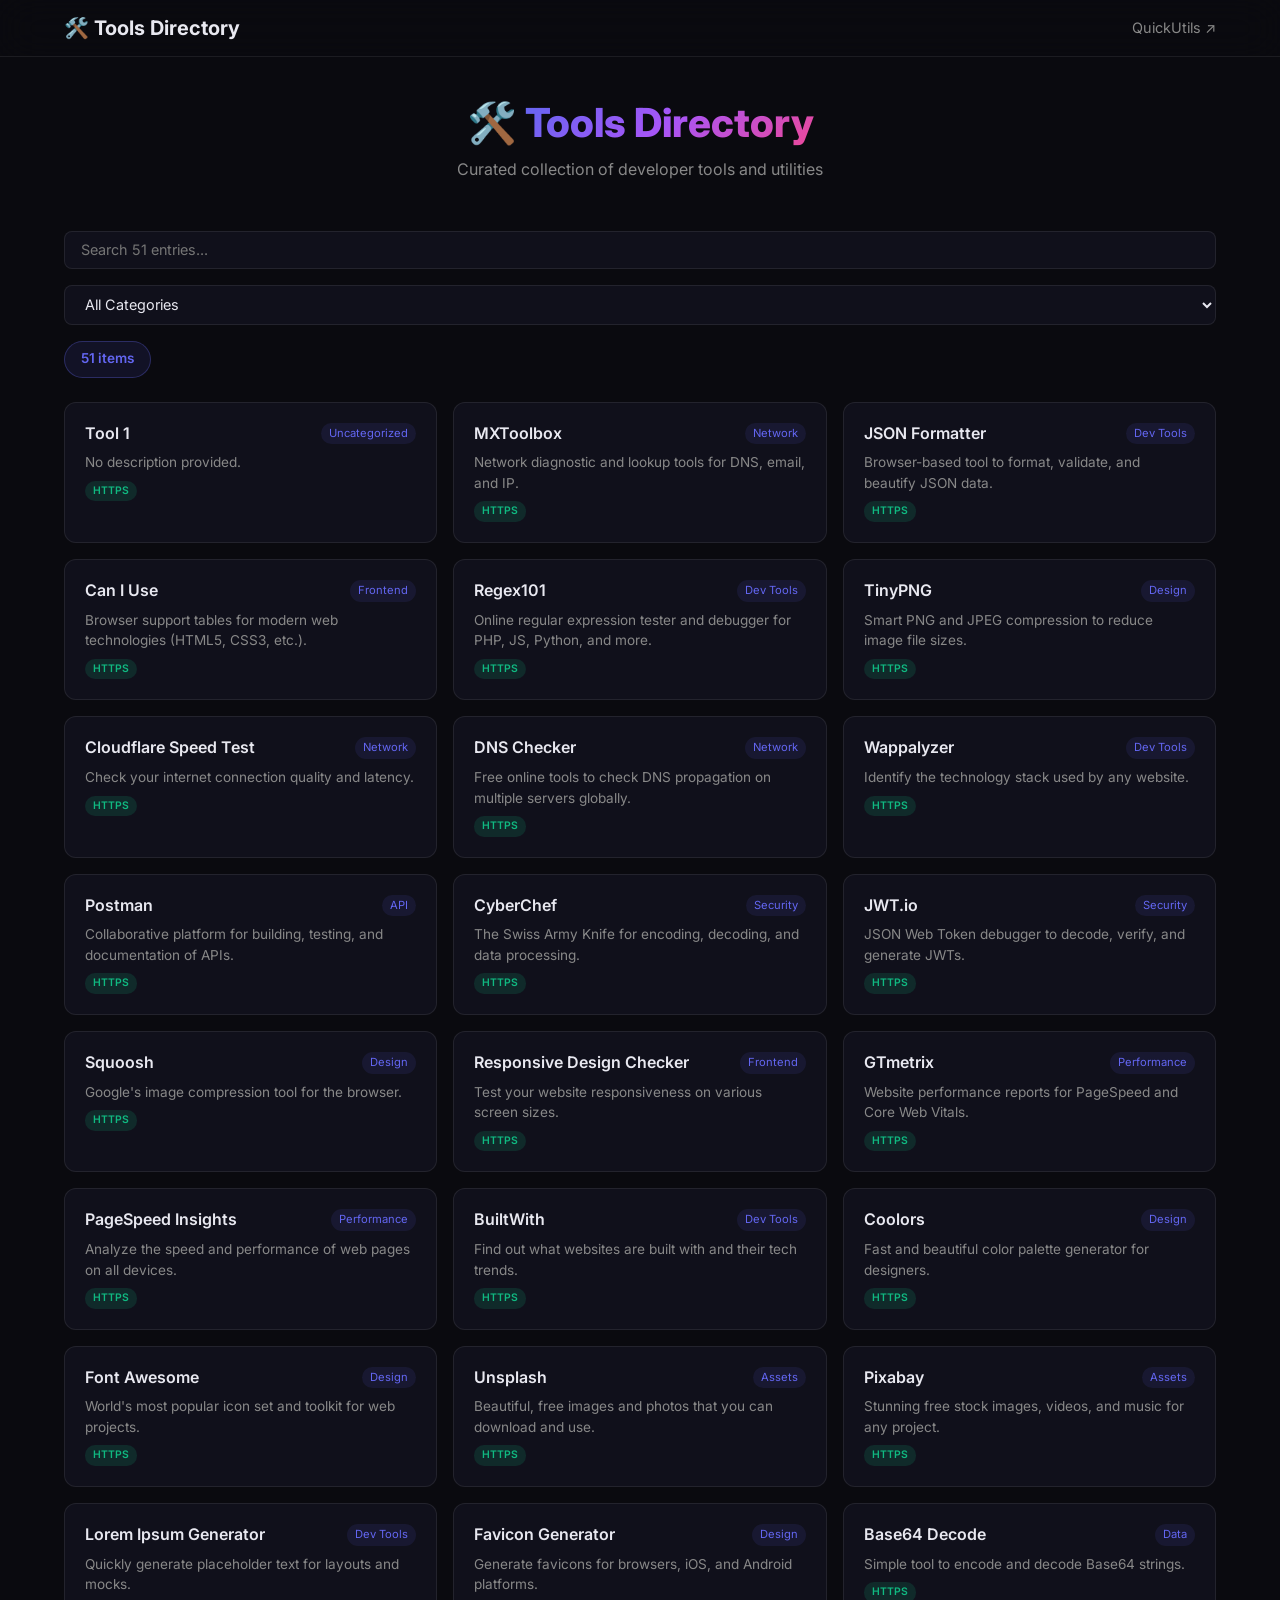
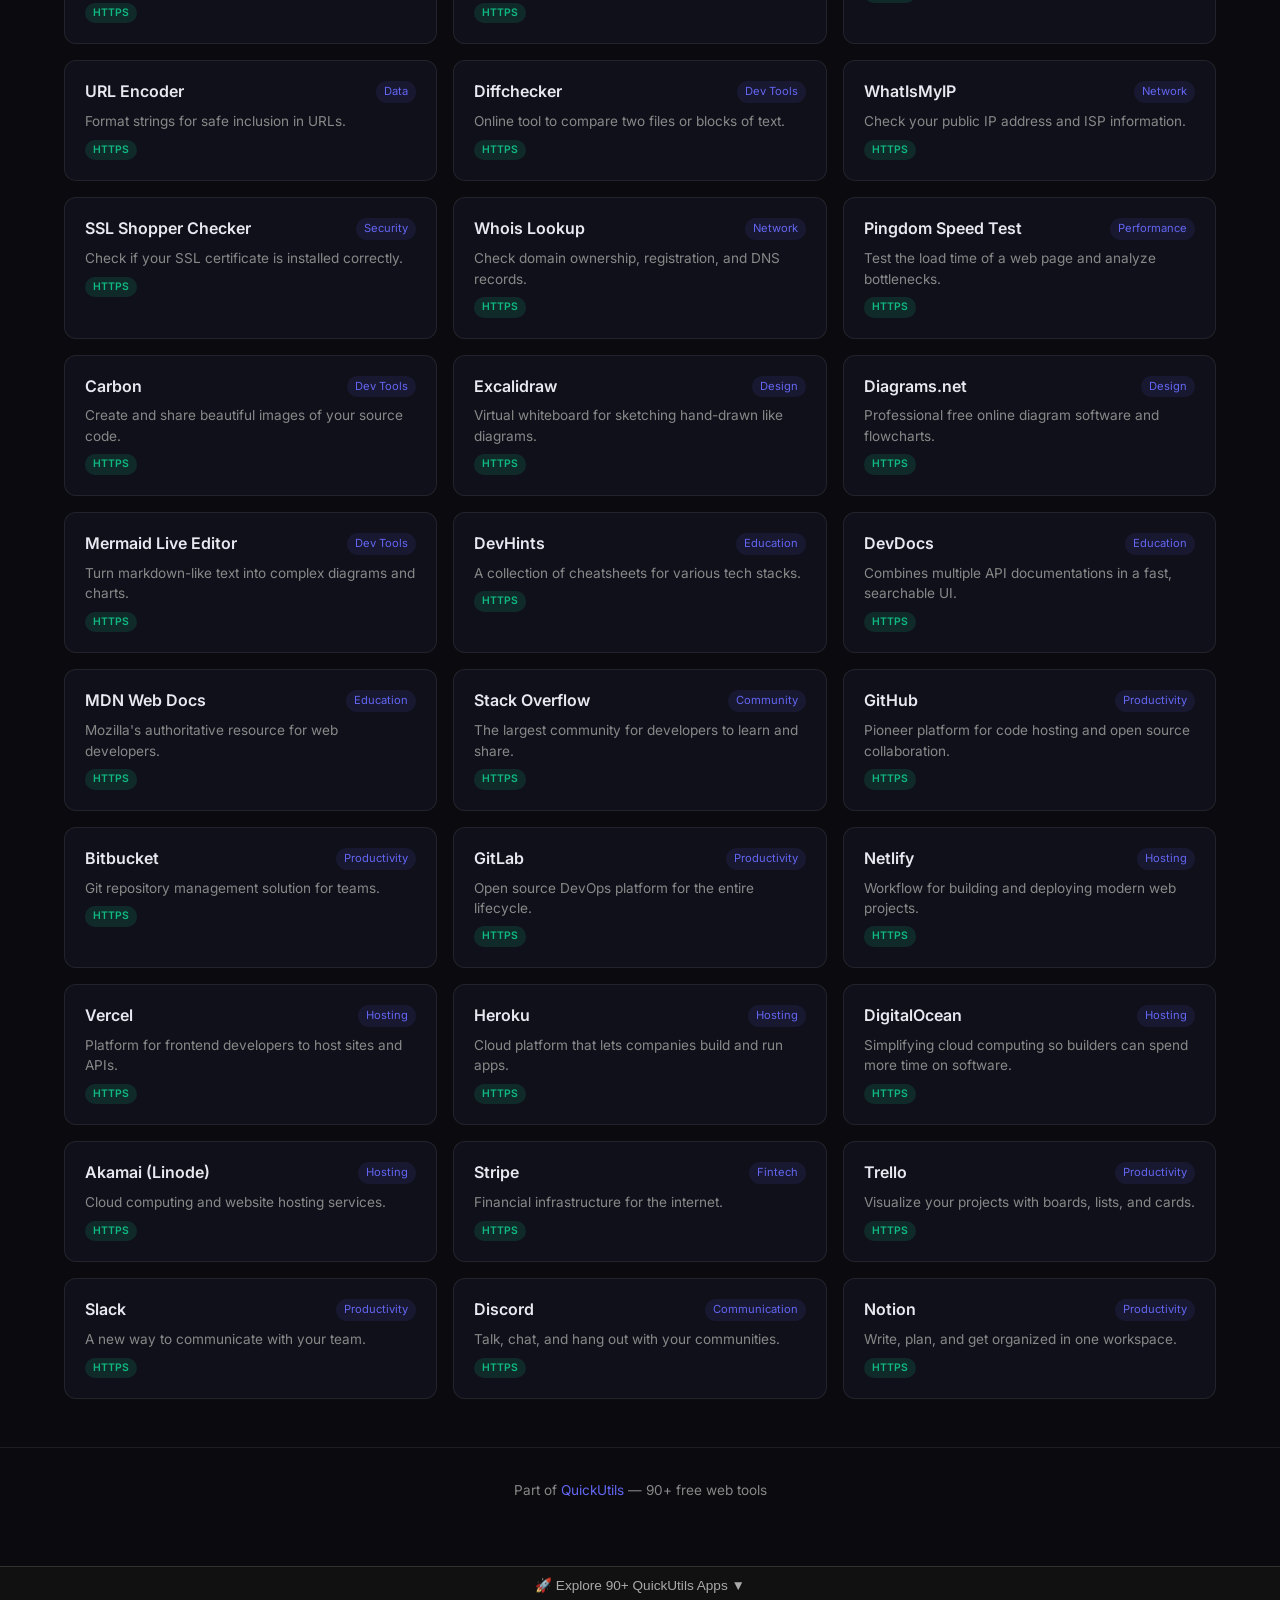
==== commit 345f26c8: "Automation: Sync from Master Repository" ====
--- a/index.html
+++ b/index.html
@@ -523,5 +523,120 @@
     document.getElementById('countBadge').textContent = visible + ' items';
 }
 </script>
+
+
+
+
+<!-- QuickUtils Network Promo -->
+<div id="qu-promo-ribbon" style="position:relative; z-index:50; margin-top:2rem; padding:0; background:#111; border-top:1px solid rgba(128,128,128,0.3); text-align:center; font-family:sans-serif;">
+   <button onclick="var c=document.getElementById('qu-promo-content');c.style.display=c.style.display==='none'?'block':'none';this.textContent=c.style.display==='none'?'🚀 Explore 90+ QuickUtils Apps ▼':'▲ Close'" style="width:100%;padding:10px;background:transparent;border:none;color:#aaa;cursor:pointer;font-size:0.85rem;font-family:inherit;">🚀 Explore 90+ QuickUtils Apps ▼</button>
+   <div id="qu-promo-content" style="display:none; padding:1rem 1rem 2rem 1rem;">
+   <div style="display:flex; flex-wrap:wrap; gap:0.5rem; justify-content:center; max-width:1200px; margin:0 auto;">
+      <a href="https://roomplanner.quickutils.top" target="_blank" style="padding: 4px 10px; background: rgba(128,128,128,0.1); border-radius: 8px; font-size: 0.8rem; text-decoration: none; color: inherit; opacity: 0.8; transition: all 0.2s; white-space: nowrap;">3D Room Planner</a>
+      <a href="https://apistatus.quickutils.top" target="_blank" style="padding: 4px 10px; background: rgba(128,128,128,0.1); border-radius: 8px; font-size: 0.8rem; text-decoration: none; color: inherit; opacity: 0.8; transition: all 0.2s; white-space: nowrap;">API Status Directory</a>
+      <a href="https://ascii.quickutils.top" target="_blank" style="padding: 4px 10px; background: rgba(128,128,128,0.1); border-radius: 8px; font-size: 0.8rem; text-decoration: none; color: inherit; opacity: 0.8; transition: all 0.2s; white-space: nowrap;">ASCII Art Studio</a>
+      <a href="https://algorithms.quickutils.top" target="_blank" style="padding: 4px 10px; background: rgba(128,128,128,0.1); border-radius: 8px; font-size: 0.8rem; text-decoration: none; color: inherit; opacity: 0.8; transition: all 0.2s; white-space: nowrap;">Algorithm Visualizer</a>
+      <a href="https://ambient.quickutils.top" target="_blank" style="padding: 4px 10px; background: rgba(128,128,128,0.1); border-radius: 8px; font-size: 0.8rem; text-decoration: none; color: inherit; opacity: 0.8; transition: all 0.2s; white-space: nowrap;">Ambient Sound Mixer</a>
+      <a href="https://beatmaker.quickutils.top" target="_blank" style="padding: 4px 10px; background: rgba(128,128,128,0.1); border-radius: 8px; font-size: 0.8rem; text-decoration: none; color: inherit; opacity: 0.8; transition: all 0.2s; white-space: nowrap;">Beat Maker</a>
+      <a href="https://blackhole.quickutils.top" target="_blank" style="padding: 4px 10px; background: rgba(128,128,128,0.1); border-radius: 8px; font-size: 0.8rem; text-decoration: none; color: inherit; opacity: 0.8; transition: all 0.2s; white-space: nowrap;">Blackhole Raytracer</a>
+      <a href="https://boilerplates.quickutils.top" target="_blank" style="padding: 4px 10px; background: rgba(128,128,128,0.1); border-radius: 8px; font-size: 0.8rem; text-decoration: none; color: inherit; opacity: 0.8; transition: all 0.2s; white-space: nowrap;">Boilerplates Directory</a>
+      <a href="https://quickutils.top" target="_blank" style="padding: 4px 10px; background: rgba(128,128,128,0.1); border-radius: 8px; font-size: 0.8rem; text-decoration: none; color: inherit; opacity: 0.8; transition: all 0.2s; white-space: nowrap;">Boring Website</a>
+      <a href="https://budget.quickutils.top" target="_blank" style="padding: 4px 10px; background: rgba(128,128,128,0.1); border-radius: 8px; font-size: 0.8rem; text-decoration: none; color: inherit; opacity: 0.8; transition: all 0.2s; white-space: nowrap;">Budget Tracker</a>
+      <a href="https://cssbattle.quickutils.top" target="_blank" style="padding: 4px 10px; background: rgba(128,128,128,0.1); border-radius: 8px; font-size: 0.8rem; text-decoration: none; color: inherit; opacity: 0.8; transition: all 0.2s; white-space: nowrap;">CSS Battle</a>
+      <a href="https://gradients.quickutils.top" target="_blank" style="padding: 4px 10px; background: rgba(128,128,128,0.1); border-radius: 8px; font-size: 0.8rem; text-decoration: none; color: inherit; opacity: 0.8; transition: all 0.2s; white-space: nowrap;">CSS Gradient Studio</a>
+      <a href="https://charts.quickutils.top" target="_blank" style="padding: 4px 10px; background: rgba(128,128,128,0.1); border-radius: 8px; font-size: 0.8rem; text-decoration: none; color: inherit; opacity: 0.8; transition: all 0.2s; white-space: nowrap;">Chart Maker</a>
+      <a href="https://cheatsheets.quickutils.top" target="_blank" style="padding: 4px 10px; background: rgba(128,128,128,0.1); border-radius: 8px; font-size: 0.8rem; text-decoration: none; color: inherit; opacity: 0.8; transition: all 0.2s; white-space: nowrap;">Cheatsheets Directory</a>
+      <a href="https://chemistry.quickutils.top" target="_blank" style="padding: 4px 10px; background: rgba(128,128,128,0.1); border-radius: 8px; font-size: 0.8rem; text-decoration: none; color: inherit; opacity: 0.8; transition: all 0.2s; white-space: nowrap;">Chemistry Lab</a>
+      <a href="https://circuits.quickutils.top" target="_blank" style="padding: 4px 10px; background: rgba(128,128,128,0.1); border-radius: 8px; font-size: 0.8rem; text-decoration: none; color: inherit; opacity: 0.8; transition: all 0.2s; white-space: nowrap;">Circuit Designer</a>
+      <a href="https://cityflow.quickutils.top" target="_blank" style="padding: 4px 10px; background: rgba(128,128,128,0.1); border-radius: 8px; font-size: 0.8rem; text-decoration: none; color: inherit; opacity: 0.8; transition: all 0.2s; white-space: nowrap;">City Pathfinding</a>
+      <a href="https://code.quickutils.top" target="_blank" style="padding: 4px 10px; background: rgba(128,128,128,0.1); border-radius: 8px; font-size: 0.8rem; text-decoration: none; color: inherit; opacity: 0.8; transition: all 0.2s; white-space: nowrap;">Code Arena</a>
+      <a href="https://diff.quickutils.top" target="_blank" style="padding: 4px 10px; background: rgba(128,128,128,0.1); border-radius: 8px; font-size: 0.8rem; text-decoration: none; color: inherit; opacity: 0.8; transition: all 0.2s; white-space: nowrap;">Code Diff</a>
+      <a href="https://whiteboard.quickutils.top" target="_blank" style="padding: 4px 10px; background: rgba(128,128,128,0.1); border-radius: 8px; font-size: 0.8rem; text-decoration: none; color: inherit; opacity: 0.8; transition: all 0.2s; white-space: nowrap;">Collaborative Whiteboard</a>
+      <a href="https://coloring.quickutils.top" target="_blank" style="padding: 4px 10px; background: rgba(128,128,128,0.1); border-radius: 8px; font-size: 0.8rem; text-decoration: none; color: inherit; opacity: 0.8; transition: all 0.2s; white-space: nowrap;">Coloring Books</a>
+      <a href="https://countries.quickutils.top" target="_blank" style="padding: 4px 10px; background: rgba(128,128,128,0.1); border-radius: 8px; font-size: 0.8rem; text-decoration: none; color: inherit; opacity: 0.8; transition: all 0.2s; white-space: nowrap;">Country Explorer</a>
+      <a href="https://cron.quickutils.top" target="_blank" style="padding: 4px 10px; background: rgba(128,128,128,0.1); border-radius: 8px; font-size: 0.8rem; text-decoration: none; color: inherit; opacity: 0.8; transition: all 0.2s; white-space: nowrap;">Cron Builder</a>
+      <a href="https://cyberdefense.quickutils.top" target="_blank" style="padding: 4px 10px; background: rgba(128,128,128,0.1); border-radius: 8px; font-size: 0.8rem; text-decoration: none; color: inherit; opacity: 0.8; transition: all 0.2s; white-space: nowrap;">Cyber Defense</a>
+      <a href="https://dna.quickutils.top" target="_blank" style="padding: 4px 10px; background: rgba(128,128,128,0.1); border-radius: 8px; font-size: 0.8rem; text-decoration: none; color: inherit; opacity: 0.8; transition: all 0.2s; white-space: nowrap;">DNA Lab</a>
+      <a href="https://dailyfacts.quickutils.top" target="_blank" style="padding: 4px 10px; background: rgba(128,128,128,0.1); border-radius: 8px; font-size: 0.8rem; text-decoration: none; color: inherit; opacity: 0.8; transition: all 0.2s; white-space: nowrap;">Dailyfacts</a>
+      <a href="https://convert.quickutils.top" target="_blank" style="padding: 4px 10px; background: rgba(128,128,128,0.1); border-radius: 8px; font-size: 0.8rem; text-decoration: none; color: inherit; opacity: 0.8; transition: all 0.2s; white-space: nowrap;">Data Converter</a>
+      <a href="https://datasets.quickutils.top" target="_blank" style="padding: 4px 10px; background: rgba(128,128,128,0.1); border-radius: 8px; font-size: 0.8rem; text-decoration: none; color: inherit; opacity: 0.8; transition: all 0.2s; white-space: nowrap;">Datasets Directory</a>
+      <a href="https://decide.quickutils.top" target="_blank" style="padding: 4px 10px; background: rgba(128,128,128,0.1); border-radius: 8px; font-size: 0.8rem; text-decoration: none; color: inherit; opacity: 0.8; transition: all 0.2s; white-space: nowrap;">Decision Maker</a>
+      <a href="https://draw.quickutils.top" target="_blank" style="padding: 4px 10px; background: rgba(128,128,128,0.1); border-radius: 8px; font-size: 0.8rem; text-decoration: none; color: inherit; opacity: 0.8; transition: all 0.2s; white-space: nowrap;">Drawing Board</a>
+      <a href="https://earthquake.quickutils.top" target="_blank" style="padding: 4px 10px; background: rgba(128,128,128,0.1); border-radius: 8px; font-size: 0.8rem; text-decoration: none; color: inherit; opacity: 0.8; transition: all 0.2s; white-space: nowrap;">Earthquake Explorer</a>
+      <a href="https://escaperoom.quickutils.top" target="_blank" style="padding: 4px 10px; background: rgba(128,128,128,0.1); border-radius: 8px; font-size: 0.8rem; text-decoration: none; color: inherit; opacity: 0.8; transition: all 0.2s; white-space: nowrap;">Escape Room</a>
+      <a href="https://firesimulator.quickutils.top" target="_blank" style="padding: 4px 10px; background: rgba(128,128,128,0.1); border-radius: 8px; font-size: 0.8rem; text-decoration: none; color: inherit; opacity: 0.8; transition: all 0.2s; white-space: nowrap;">FIRE Simulator</a>
+      <a href="https://flashcards.quickutils.top" target="_blank" style="padding: 4px 10px; background: rgba(128,128,128,0.1); border-radius: 8px; font-size: 0.8rem; text-decoration: none; color: inherit; opacity: 0.8; transition: all 0.2s; white-space: nowrap;">Flashcard Maker</a>
+      <a href="https://fonts.quickutils.top" target="_blank" style="padding: 4px 10px; background: rgba(128,128,128,0.1); border-radius: 8px; font-size: 0.8rem; text-decoration: none; color: inherit; opacity: 0.8; transition: all 0.2s; white-space: nowrap;">Font Playground</a>
+      <a href="https://genetics.quickutils.top" target="_blank" style="padding: 4px 10px; background: rgba(128,128,128,0.1); border-radius: 8px; font-size: 0.8rem; text-decoration: none; color: inherit; opacity: 0.8; transition: all 0.2s; white-space: nowrap;">Genetic Code Studio</a>
+      <a href="https://streak.quickutils.top" target="_blank" style="padding: 4px 10px; background: rgba(128,128,128,0.1); border-radius: 8px; font-size: 0.8rem; text-decoration: none; color: inherit; opacity: 0.8; transition: all 0.2s; white-space: nowrap;">Habit Streak</a>
+      <a href="https://habits.quickutils.top" target="_blank" style="padding: 4px 10px; background: rgba(128,128,128,0.1); border-radius: 8px; font-size: 0.8rem; text-decoration: none; color: inherit; opacity: 0.8; transition: all 0.2s; white-space: nowrap;">Habit Tracker</a>
+      <a href="https://ip.quickutils.top" target="_blank" style="padding: 4px 10px; background: rgba(128,128,128,0.1); border-radius: 8px; font-size: 0.8rem; text-decoration: none; color: inherit; opacity: 0.8; transition: all 0.2s; white-space: nowrap;">IP Lookup</a>
+      <a href="https://image.quickutils.top" target="_blank" style="padding: 4px 10px; background: rgba(128,128,128,0.1); border-radius: 8px; font-size: 0.8rem; text-decoration: none; color: inherit; opacity: 0.8; transition: all 0.2s; white-space: nowrap;">Image Converter</a>
+      <a href="https://elements.quickutils.top" target="_blank" style="padding: 4px 10px; background: rgba(128,128,128,0.1); border-radius: 8px; font-size: 0.8rem; text-decoration: none; color: inherit; opacity: 0.8; transition: all 0.2s; white-space: nowrap;">Interactive Periodic Table</a>
+      <a href="https://invoices.quickutils.top" target="_blank" style="padding: 4px 10px; background: rgba(128,128,128,0.1); border-radius: 8px; font-size: 0.8rem; text-decoration: none; color: inherit; opacity: 0.8; transition: all 0.2s; white-space: nowrap;">Invoice Generator</a>
+      <a href="https://json.quickutils.top" target="_blank" style="padding: 4px 10px; background: rgba(128,128,128,0.1); border-radius: 8px; font-size: 0.8rem; text-decoration: none; color: inherit; opacity: 0.8; transition: all 0.2s; white-space: nowrap;">JSON Explorer</a>
+      <a href="https://jobs.quickutils.top" target="_blank" style="padding: 4px 10px; background: rgba(128,128,128,0.1); border-radius: 8px; font-size: 0.8rem; text-decoration: none; color: inherit; opacity: 0.8; transition: all 0.2s; white-space: nowrap;">Jobs Directory</a>
+      <a href="https://languageplayground.quickutils.top" target="_blank" style="padding: 4px 10px; background: rgba(128,128,128,0.1); border-radius: 8px; font-size: 0.8rem; text-decoration: none; color: inherit; opacity: 0.8; transition: all 0.2s; white-space: nowrap;">Language Playground</a>
+      <a href="https://life.quickutils.top" target="_blank" style="padding: 4px 10px; background: rgba(128,128,128,0.1); border-radius: 8px; font-size: 0.8rem; text-decoration: none; color: inherit; opacity: 0.8; transition: all 0.2s; white-space: nowrap;">Life Simulator</a>
+      <a href="https://loan.quickutils.top" target="_blank" style="padding: 4px 10px; background: rgba(128,128,128,0.1); border-radius: 8px; font-size: 0.8rem; text-decoration: none; color: inherit; opacity: 0.8; transition: all 0.2s; white-space: nowrap;">Loan Calculator</a>
+      <a href="https://logicsim.quickutils.top" target="_blank" style="padding: 4px 10px; background: rgba(128,128,128,0.1); border-radius: 8px; font-size: 0.8rem; text-decoration: none; color: inherit; opacity: 0.8; transition: all 0.2s; white-space: nowrap;">Logic Simulator</a>
+      <a href="https://markdown.quickutils.top" target="_blank" style="padding: 4px 10px; background: rgba(128,128,128,0.1); border-radius: 8px; font-size: 0.8rem; text-decoration: none; color: inherit; opacity: 0.8; transition: all 0.2s; white-space: nowrap;">Markdown Editor</a>
+      <a href="https://market.quickutils.top" target="_blank" style="padding: 4px 10px; background: rgba(128,128,128,0.1); border-radius: 8px; font-size: 0.8rem; text-decoration: none; color: inherit; opacity: 0.8; transition: all 0.2s; white-space: nowrap;">Market Digest</a>
+      <a href="https://grapher.quickutils.top" target="_blank" style="padding: 4px 10px; background: rgba(128,128,128,0.1); border-radius: 8px; font-size: 0.8rem; text-decoration: none; color: inherit; opacity: 0.8; transition: all 0.2s; white-space: nowrap;">Math Grapher</a>
+      <a href="https://memes.quickutils.top" target="_blank" style="padding: 4px 10px; background: rgba(128,128,128,0.1); border-radius: 8px; font-size: 0.8rem; text-decoration: none; color: inherit; opacity: 0.8; transition: all 0.2s; white-space: nowrap;">Meme Generator</a>
+      <a href="https://mindmap.quickutils.top" target="_blank" style="padding: 4px 10px; background: rgba(128,128,128,0.1); border-radius: 8px; font-size: 0.8rem; text-decoration: none; color: inherit; opacity: 0.8; transition: all 0.2s; white-space: nowrap;">Mind Map</a>
+      <a href="https://mlnodes.quickutils.top" target="_blank" style="padding: 4px 10px; background: rgba(128,128,128,0.1); border-radius: 8px; font-size: 0.8rem; text-decoration: none; color: inherit; opacity: 0.8; transition: all 0.2s; white-space: nowrap;">Ml Node Editor</a>
+      <a href="https://music.quickutils.top" target="_blank" style="padding: 4px 10px; background: rgba(128,128,128,0.1); border-radius: 8px; font-size: 0.8rem; text-decoration: none; color: inherit; opacity: 0.8; transition: all 0.2s; white-space: nowrap;">Music Maker</a>
+      <a href="https://musicviz.quickutils.top" target="_blank" style="padding: 4px 10px; background: rgba(128,128,128,0.1); border-radius: 8px; font-size: 0.8rem; text-decoration: none; color: inherit; opacity: 0.8; transition: all 0.2s; white-space: nowrap;">Music Visualizer</a>
+      <a href="https://nettools.quickutils.top" target="_blank" style="padding: 4px 10px; background: rgba(128,128,128,0.1); border-radius: 8px; font-size: 0.8rem; text-decoration: none; color: inherit; opacity: 0.8; transition: all 0.2s; white-space: nowrap;">Network Tools</a>
+      <a href="https://opensource.quickutils.top" target="_blank" style="padding: 4px 10px; background: rgba(128,128,128,0.1); border-radius: 8px; font-size: 0.8rem; text-decoration: none; color: inherit; opacity: 0.8; transition: all 0.2s; white-space: nowrap;">Open Source Directory</a>
+      <a href="https://pdfstudio.quickutils.top" target="_blank" style="padding: 4px 10px; background: rgba(128,128,128,0.1); border-radius: 8px; font-size: 0.8rem; text-decoration: none; color: inherit; opacity: 0.8; transition: all 0.2s; white-space: nowrap;">PDF Studio</a>
+      <a href="https://physics.quickutils.top" target="_blank" style="padding: 4px 10px; background: rgba(128,128,128,0.1); border-radius: 8px; font-size: 0.8rem; text-decoration: none; color: inherit; opacity: 0.8; transition: all 0.2s; white-space: nowrap;">Physics Sandbox</a>
+      <a href="https://pixelart.quickutils.top" target="_blank" style="padding: 4px 10px; background: rgba(128,128,128,0.1); border-radius: 8px; font-size: 0.8rem; text-decoration: none; color: inherit; opacity: 0.8; transition: all 0.2s; white-space: nowrap;">Pixel Art Editor</a>
+      <a href="https://focus.quickutils.top" target="_blank" style="padding: 4px 10px; background: rgba(128,128,128,0.1); border-radius: 8px; font-size: 0.8rem; text-decoration: none; color: inherit; opacity: 0.8; transition: all 0.2s; white-space: nowrap;">Pomodoro Focus Timer</a>
+      <a href="https://prices.quickutils.top" target="_blank" style="padding: 4px 10px; background: rgba(128,128,128,0.1); border-radius: 8px; font-size: 0.8rem; text-decoration: none; color: inherit; opacity: 0.8; transition: all 0.2s; white-space: nowrap;">Price Comparator</a>
+      <a href="https://privacymap.quickutils.top" target="_blank" style="padding: 4px 10px; background: rgba(128,128,128,0.1); border-radius: 8px; font-size: 0.8rem; text-decoration: none; color: inherit; opacity: 0.8; transition: all 0.2s; white-space: nowrap;">Privacy Map</a>
+      <a href="https://planets.quickutils.top" target="_blank" style="padding: 4px 10px; background: rgba(128,128,128,0.1); border-radius: 8px; font-size: 0.8rem; text-decoration: none; color: inherit; opacity: 0.8; transition: all 0.2s; white-space: nowrap;">Procedural Planet</a>
+      <a href="https://prompts.quickutils.top" target="_blank" style="padding: 4px 10px; background: rgba(128,128,128,0.1); border-radius: 8px; font-size: 0.8rem; text-decoration: none; color: inherit; opacity: 0.8; transition: all 0.2s; white-space: nowrap;">Prompts Directory</a>
+      <a href="https://proteins.quickutils.top" target="_blank" style="padding: 4px 10px; background: rgba(128,128,128,0.1); border-radius: 8px; font-size: 0.8rem; text-decoration: none; color: inherit; opacity: 0.8; transition: all 0.2s; white-space: nowrap;">Protein Visualizer</a>
+      <a href="https://qr.quickutils.top" target="_blank" style="padding: 4px 10px; background: rgba(128,128,128,0.1); border-radius: 8px; font-size: 0.8rem; text-decoration: none; color: inherit; opacity: 0.8; transition: all 0.2s; white-space: nowrap;">QR Studio</a>
+      <a href="https://quantumsandbox.quickutils.top" target="_blank" style="padding: 4px 10px; background: rgba(128,128,128,0.1); border-radius: 8px; font-size: 0.8rem; text-decoration: none; color: inherit; opacity: 0.8; transition: all 0.2s; white-space: nowrap;">Quantum Sandbox</a>
+      <a href="https://directory.quickutils.top" target="_blank" style="padding: 4px 10px; background: rgba(128,128,128,0.1); border-radius: 8px; font-size: 0.8rem; text-decoration: none; color: inherit; opacity: 0.8; transition: all 0.2s; white-space: nowrap;">QuickUtils Master Directory</a>
+      <a href="https://quiz.quickutils.top" target="_blank" style="padding: 4px 10px; background: rgba(128,128,128,0.1); border-radius: 8px; font-size: 0.8rem; text-decoration: none; color: inherit; opacity: 0.8; transition: all 0.2s; white-space: nowrap;">Quiz Master</a>
+      <a href="https://regex.quickutils.top" target="_blank" style="padding: 4px 10px; background: rgba(128,128,128,0.1); border-radius: 8px; font-size: 0.8rem; text-decoration: none; color: inherit; opacity: 0.8; transition: all 0.2s; white-space: nowrap;">Regex Playground</a>
+      <a href="https://resume.quickutils.top" target="_blank" style="padding: 4px 10px; background: rgba(128,128,128,0.1); border-radius: 8px; font-size: 0.8rem; text-decoration: none; color: inherit; opacity: 0.8; transition: all 0.2s; white-space: nowrap;">Resume Builder</a>
+      <a href="https://games.quickutils.top" target="_blank" style="padding: 4px 10px; background: rgba(128,128,128,0.1); border-radius: 8px; font-size: 0.8rem; text-decoration: none; color: inherit; opacity: 0.8; transition: all 0.2s; white-space: nowrap;">Retro Games</a>
+      <a href="https://rhythm.quickutils.top" target="_blank" style="padding: 4px 10px; background: rgba(128,128,128,0.1); border-radius: 8px; font-size: 0.8rem; text-decoration: none; color: inherit; opacity: 0.8; transition: all 0.2s; white-space: nowrap;">Rhythm Trainer</a>
+      <a href="https://svg.quickutils.top" target="_blank" style="padding: 4px 10px; background: rgba(128,128,128,0.1); border-radius: 8px; font-size: 0.8rem; text-decoration: none; color: inherit; opacity: 0.8; transition: all 0.2s; white-space: nowrap;">SVG Editor</a>
+      <a href="https://screenrecord.quickutils.top" target="_blank" style="padding: 4px 10px; background: rgba(128,128,128,0.1); border-radius: 8px; font-size: 0.8rem; text-decoration: none; color: inherit; opacity: 0.8; transition: all 0.2s; white-space: nowrap;">Screen Recorder</a>
+      <a href="https://solar.quickutils.top" target="_blank" style="padding: 4px 10px; background: rgba(128,128,128,0.1); border-radius: 8px; font-size: 0.8rem; text-decoration: none; color: inherit; opacity: 0.8; transition: all 0.2s; white-space: nowrap;">Solar System Explorer</a>
+      <a href="https://sounds.quickutils.top" target="_blank" style="padding: 4px 10px; background: rgba(128,128,128,0.1); border-radius: 8px; font-size: 0.8rem; text-decoration: none; color: inherit; opacity: 0.8; transition: all 0.2s; white-space: nowrap;">Sound Board</a>
+      <a href="https://soundlab.quickutils.top" target="_blank" style="padding: 4px 10px; background: rgba(128,128,128,0.1); border-radius: 8px; font-size: 0.8rem; text-decoration: none; color: inherit; opacity: 0.8; transition: all 0.2s; white-space: nowrap;">Sound Lab</a>
+      <a href="https://spacemission.quickutils.top" target="_blank" style="padding: 4px 10px; background: rgba(128,128,128,0.1); border-radius: 8px; font-size: 0.8rem; text-decoration: none; color: inherit; opacity: 0.8; transition: all 0.2s; white-space: nowrap;">Space Mission Control</a>
+      <a href="https://speed.quickutils.top" target="_blank" style="padding: 4px 10px; background: rgba(128,128,128,0.1); border-radius: 8px; font-size: 0.8rem; text-decoration: none; color: inherit; opacity: 0.8; transition: all 0.2s; white-space: nowrap;">Speed Test</a>
+      <a href="https://stocks.quickutils.top" target="_blank" style="padding: 4px 10px; background: rgba(128,128,128,0.1); border-radius: 8px; font-size: 0.8rem; text-decoration: none; color: inherit; opacity: 0.8; transition: all 0.2s; white-space: nowrap;">Stock Simulator</a>
+      <a href="https://subtitlegenerator.quickutils.top" target="_blank" style="padding: 4px 10px; background: rgba(128,128,128,0.1); border-radius: 8px; font-size: 0.8rem; text-decoration: none; color: inherit; opacity: 0.8; transition: all 0.2s; white-space: nowrap;">Subtitle Generator</a>
+      <a href="https://textbehind.quickutils.top" target="_blank" style="padding: 4px 10px; background: rgba(128,128,128,0.1); border-radius: 8px; font-size: 0.8rem; text-decoration: none; color: inherit; opacity: 0.8; transition: all 0.2s; white-space: nowrap;">Text Behind Image</a>
+      <a href="https://text.quickutils.top" target="_blank" style="padding: 4px 10px; background: rgba(128,128,128,0.1); border-radius: 8px; font-size: 0.8rem; text-decoration: none; color: inherit; opacity: 0.8; transition: all 0.2s; white-space: nowrap;">Text Toolkit</a>
+      <a href="https://timeline.quickutils.top" target="_blank" style="padding: 4px 10px; background: rgba(128,128,128,0.1); border-radius: 8px; font-size: 0.8rem; text-decoration: none; color: inherit; opacity: 0.8; transition: all 0.2s; white-space: nowrap;">Timeline Universe</a>
+      <a href="https://tools.quickutils.top" target="_blank" style="padding: 4px 10px; background: rgba(128,128,128,0.1); border-radius: 8px; font-size: 0.8rem; text-decoration: none; color: inherit; opacity: 0.8; transition: all 0.2s; white-space: nowrap;">Tools Directory</a>
+      <a href="https://travelbuilder.quickutils.top" target="_blank" style="padding: 4px 10px; background: rgba(128,128,128,0.1); border-radius: 8px; font-size: 0.8rem; text-decoration: none; color: inherit; opacity: 0.8; transition: all 0.2s; white-space: nowrap;">Travel Builder</a>
+      <a href="https://typing.quickutils.top" target="_blank" style="padding: 4px 10px; background: rgba(128,128,128,0.1); border-radius: 8px; font-size: 0.8rem; text-decoration: none; color: inherit; opacity: 0.8; transition: all 0.2s; white-space: nowrap;">Typing Speed Test</a>
+      <a href="https://units.quickutils.top" target="_blank" style="padding: 4px 10px; background: rgba(128,128,128,0.1); border-radius: 8px; font-size: 0.8rem; text-decoration: none; color: inherit; opacity: 0.8; transition: all 0.2s; white-space: nowrap;">Unit Converter</a>
+      <a href="https://video.quickutils.top" target="_blank" style="padding: 4px 10px; background: rgba(128,128,128,0.1); border-radius: 8px; font-size: 0.8rem; text-decoration: none; color: inherit; opacity: 0.8; transition: all 0.2s; white-space: nowrap;">Video Studio</a>
+      <a href="https://weather.quickutils.top" target="_blank" style="padding: 4px 10px; background: rgba(128,128,128,0.1); border-radius: 8px; font-size: 0.8rem; text-decoration: none; color: inherit; opacity: 0.8; transition: all 0.2s; white-space: nowrap;">Weather Dashboard</a>
+      <a href="https://chess.quickutils.top" target="_blank" style="padding: 4px 10px; background: rgba(128,128,128,0.1); border-radius: 8px; font-size: 0.8rem; text-decoration: none; color: inherit; opacity: 0.8; transition: all 0.2s; white-space: nowrap;">Web Chess</a>
+      <a href="https://workoutarchitect.quickutils.top" target="_blank" style="padding: 4px 10px; background: rgba(128,128,128,0.1); border-radius: 8px; font-size: 0.8rem; text-decoration: none; color: inherit; opacity: 0.8; transition: all 0.2s; white-space: nowrap;">Workout Architect</a>
+      <a href="https://worldbuilder.quickutils.top" target="_blank" style="padding: 4px 10px; background: rgba(128,128,128,0.1); border-radius: 8px; font-size: 0.8rem; text-decoration: none; color: inherit; opacity: 0.8; transition: all 0.2s; white-space: nowrap;">World Builder</a>
+      <a href="https://clock.quickutils.top" target="_blank" style="padding: 4px 10px; background: rgba(128,128,128,0.1); border-radius: 8px; font-size: 0.8rem; text-decoration: none; color: inherit; opacity: 0.8; transition: all 0.2s; white-space: nowrap;">World Clock</a>
+
+   </div>
+   </div>
+</div>
+<!-- /QuickUtils Network Promo -->
+
+
+
+
 </body>
 </html>
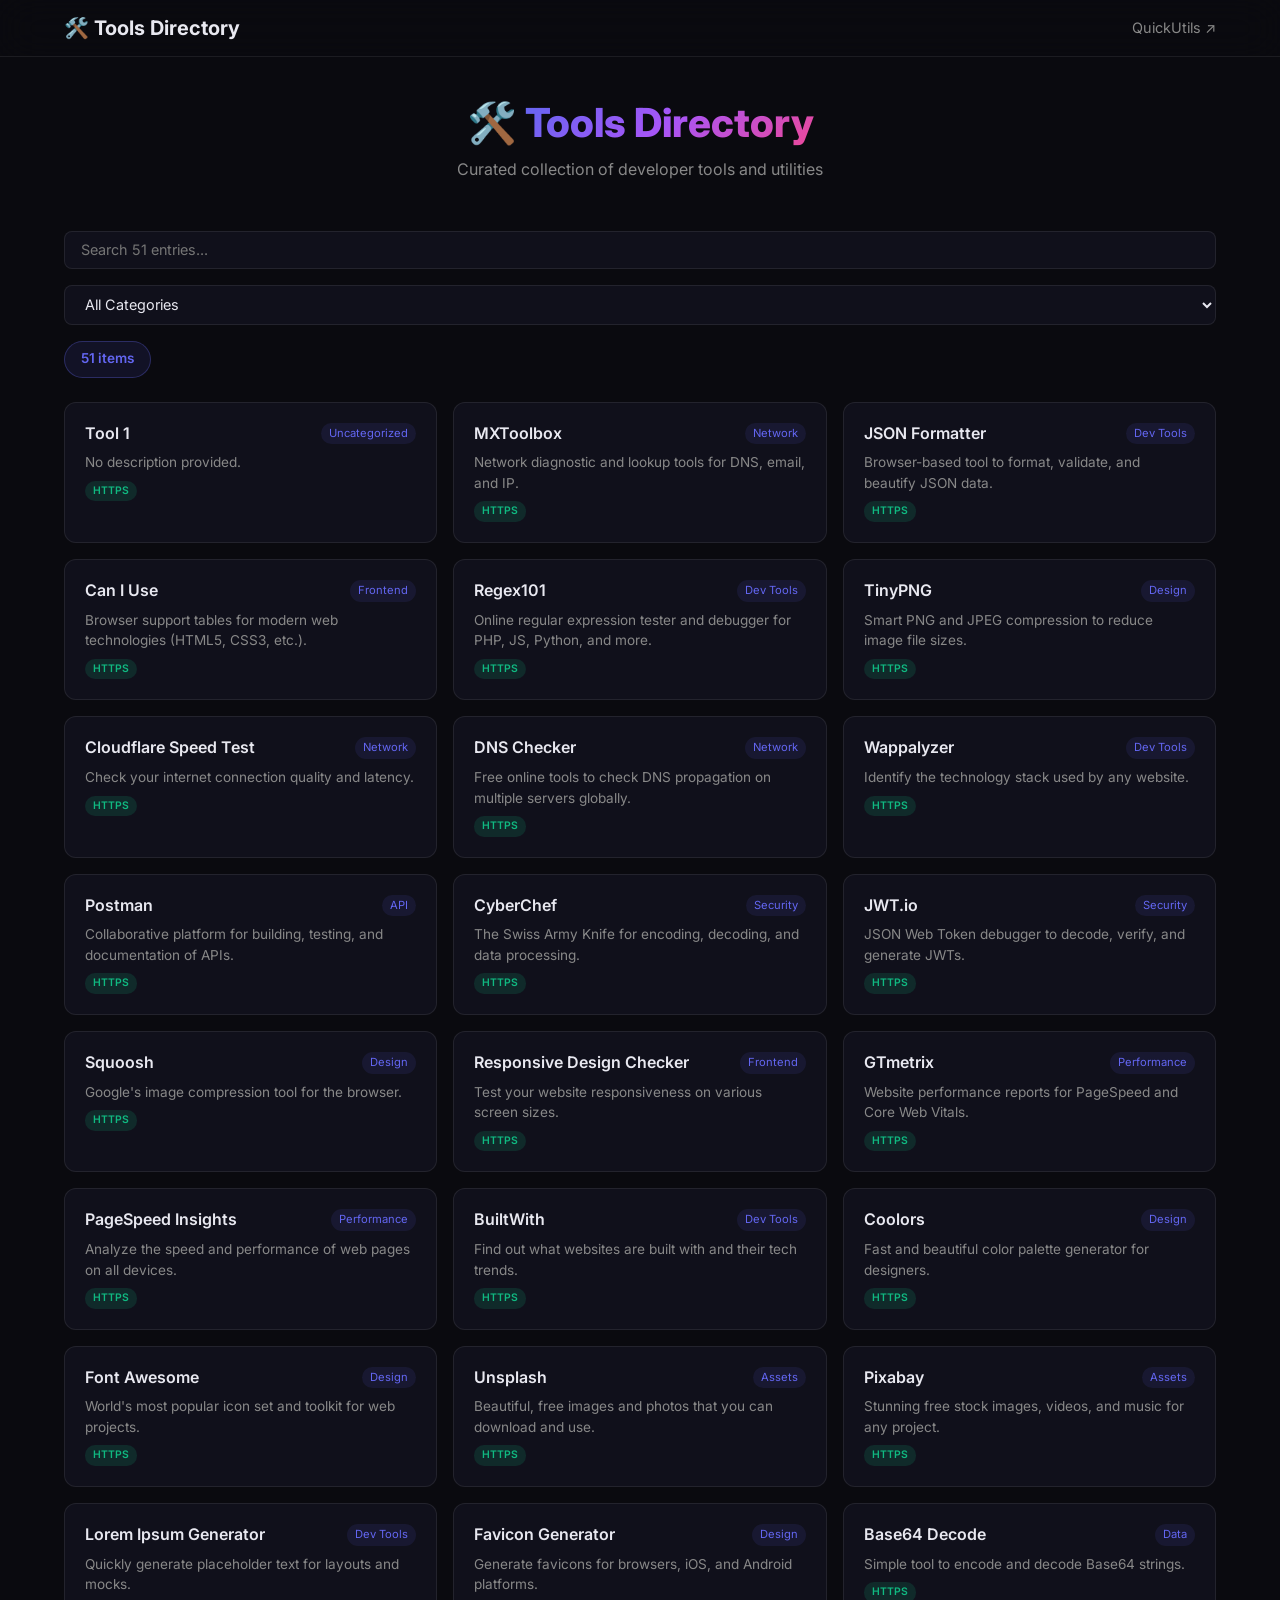
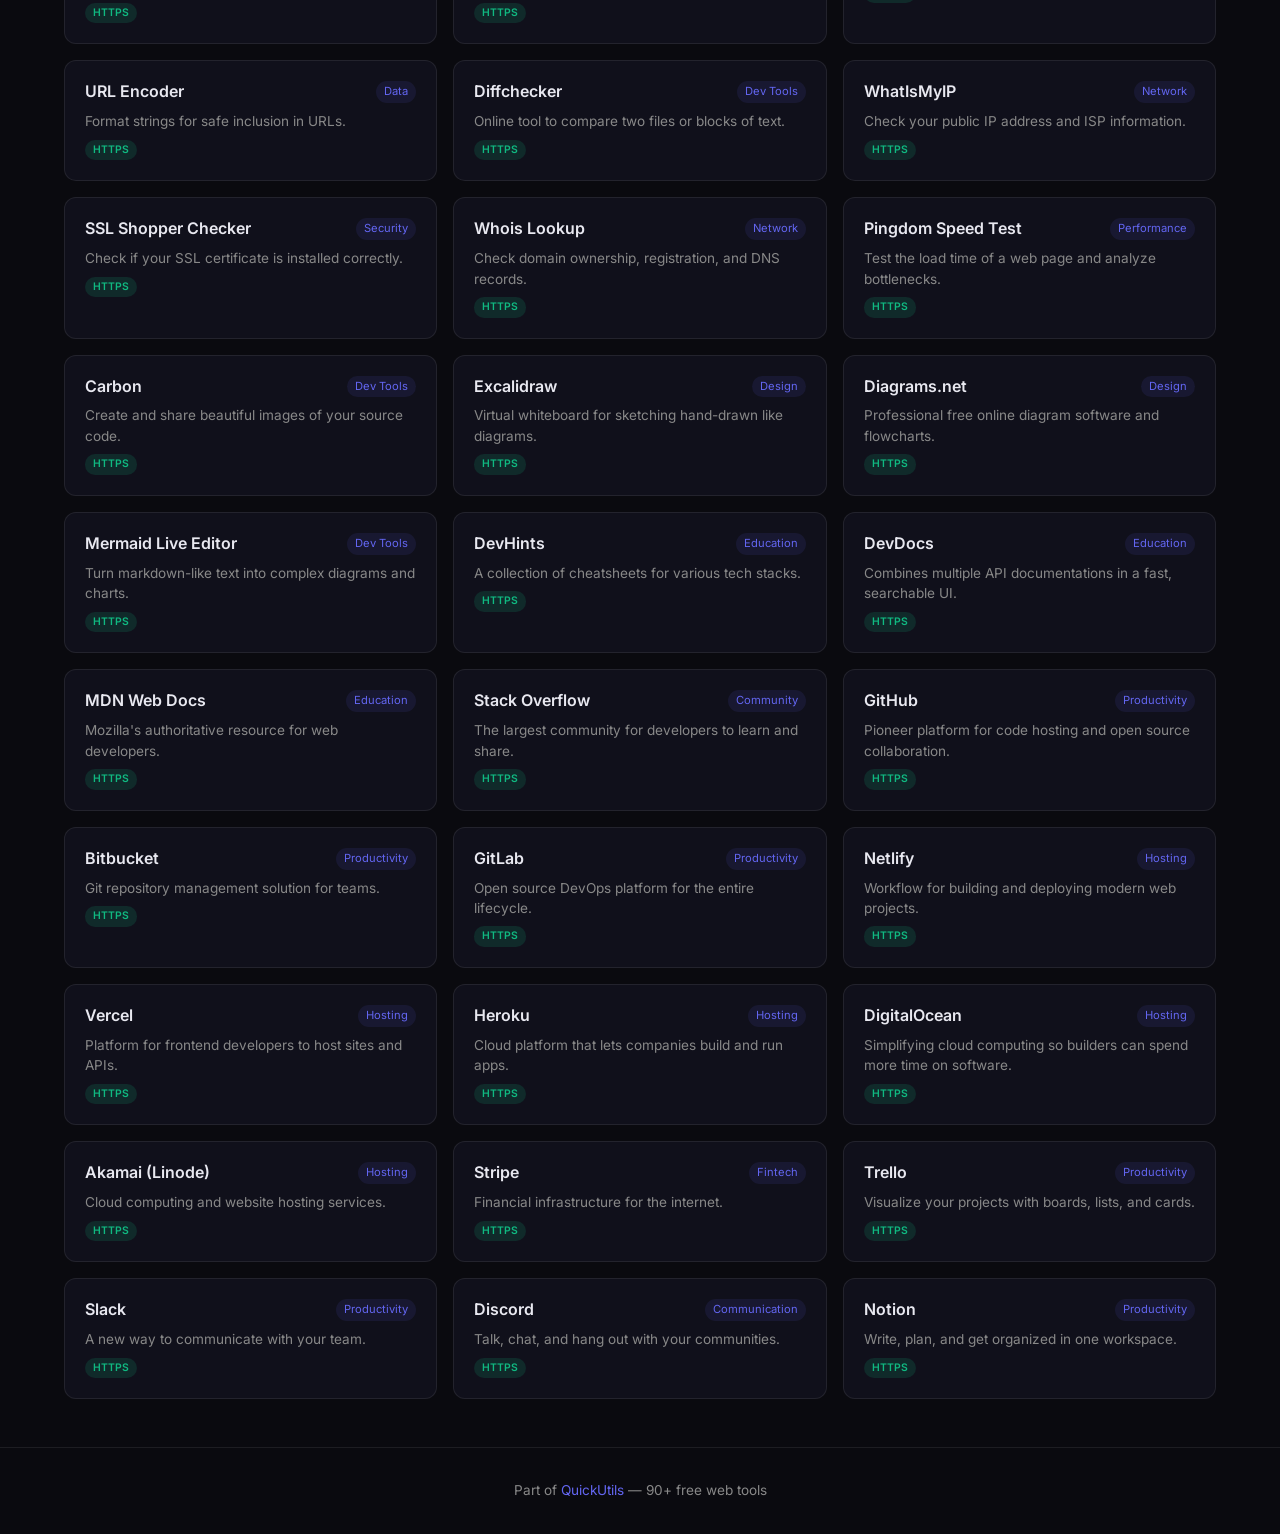
==== commit 25c8d414: "Automation: Sync from Master Repository" ====
--- a/index.html
+++ b/index.html
@@ -524,119 +524,5 @@
 }
 </script>
 
-
-
-
-<!-- QuickUtils Network Promo -->
-<div id="qu-promo-ribbon" style="position:relative; z-index:50; margin-top:2rem; padding:0; background:#111; border-top:1px solid rgba(128,128,128,0.3); text-align:center; font-family:sans-serif;">
-   <button onclick="var c=document.getElementById('qu-promo-content');c.style.display=c.style.display==='none'?'block':'none';this.textContent=c.style.display==='none'?'🚀 Explore 90+ QuickUtils Apps ▼':'▲ Close'" style="width:100%;padding:10px;background:transparent;border:none;color:#aaa;cursor:pointer;font-size:0.85rem;font-family:inherit;">🚀 Explore 90+ QuickUtils Apps ▼</button>
-   <div id="qu-promo-content" style="display:none; padding:1rem 1rem 2rem 1rem;">
-   <div style="display:flex; flex-wrap:wrap; gap:0.5rem; justify-content:center; max-width:1200px; margin:0 auto;">
-      <a href="https://roomplanner.quickutils.top" target="_blank" style="padding: 4px 10px; background: rgba(128,128,128,0.1); border-radius: 8px; font-size: 0.8rem; text-decoration: none; color: inherit; opacity: 0.8; transition: all 0.2s; white-space: nowrap;">3D Room Planner</a>
-      <a href="https://apistatus.quickutils.top" target="_blank" style="padding: 4px 10px; background: rgba(128,128,128,0.1); border-radius: 8px; font-size: 0.8rem; text-decoration: none; color: inherit; opacity: 0.8; transition: all 0.2s; white-space: nowrap;">API Status Directory</a>
-      <a href="https://ascii.quickutils.top" target="_blank" style="padding: 4px 10px; background: rgba(128,128,128,0.1); border-radius: 8px; font-size: 0.8rem; text-decoration: none; color: inherit; opacity: 0.8; transition: all 0.2s; white-space: nowrap;">ASCII Art Studio</a>
-      <a href="https://algorithms.quickutils.top" target="_blank" style="padding: 4px 10px; background: rgba(128,128,128,0.1); border-radius: 8px; font-size: 0.8rem; text-decoration: none; color: inherit; opacity: 0.8; transition: all 0.2s; white-space: nowrap;">Algorithm Visualizer</a>
-      <a href="https://ambient.quickutils.top" target="_blank" style="padding: 4px 10px; background: rgba(128,128,128,0.1); border-radius: 8px; font-size: 0.8rem; text-decoration: none; color: inherit; opacity: 0.8; transition: all 0.2s; white-space: nowrap;">Ambient Sound Mixer</a>
-      <a href="https://beatmaker.quickutils.top" target="_blank" style="padding: 4px 10px; background: rgba(128,128,128,0.1); border-radius: 8px; font-size: 0.8rem; text-decoration: none; color: inherit; opacity: 0.8; transition: all 0.2s; white-space: nowrap;">Beat Maker</a>
-      <a href="https://blackhole.quickutils.top" target="_blank" style="padding: 4px 10px; background: rgba(128,128,128,0.1); border-radius: 8px; font-size: 0.8rem; text-decoration: none; color: inherit; opacity: 0.8; transition: all 0.2s; white-space: nowrap;">Blackhole Raytracer</a>
-      <a href="https://boilerplates.quickutils.top" target="_blank" style="padding: 4px 10px; background: rgba(128,128,128,0.1); border-radius: 8px; font-size: 0.8rem; text-decoration: none; color: inherit; opacity: 0.8; transition: all 0.2s; white-space: nowrap;">Boilerplates Directory</a>
-      <a href="https://quickutils.top" target="_blank" style="padding: 4px 10px; background: rgba(128,128,128,0.1); border-radius: 8px; font-size: 0.8rem; text-decoration: none; color: inherit; opacity: 0.8; transition: all 0.2s; white-space: nowrap;">Boring Website</a>
-      <a href="https://budget.quickutils.top" target="_blank" style="padding: 4px 10px; background: rgba(128,128,128,0.1); border-radius: 8px; font-size: 0.8rem; text-decoration: none; color: inherit; opacity: 0.8; transition: all 0.2s; white-space: nowrap;">Budget Tracker</a>
-      <a href="https://cssbattle.quickutils.top" target="_blank" style="padding: 4px 10px; background: rgba(128,128,128,0.1); border-radius: 8px; font-size: 0.8rem; text-decoration: none; color: inherit; opacity: 0.8; transition: all 0.2s; white-space: nowrap;">CSS Battle</a>
-      <a href="https://gradients.quickutils.top" target="_blank" style="padding: 4px 10px; background: rgba(128,128,128,0.1); border-radius: 8px; font-size: 0.8rem; text-decoration: none; color: inherit; opacity: 0.8; transition: all 0.2s; white-space: nowrap;">CSS Gradient Studio</a>
-      <a href="https://charts.quickutils.top" target="_blank" style="padding: 4px 10px; background: rgba(128,128,128,0.1); border-radius: 8px; font-size: 0.8rem; text-decoration: none; color: inherit; opacity: 0.8; transition: all 0.2s; white-space: nowrap;">Chart Maker</a>
-      <a href="https://cheatsheets.quickutils.top" target="_blank" style="padding: 4px 10px; background: rgba(128,128,128,0.1); border-radius: 8px; font-size: 0.8rem; text-decoration: none; color: inherit; opacity: 0.8; transition: all 0.2s; white-space: nowrap;">Cheatsheets Directory</a>
-      <a href="https://chemistry.quickutils.top" target="_blank" style="padding: 4px 10px; background: rgba(128,128,128,0.1); border-radius: 8px; font-size: 0.8rem; text-decoration: none; color: inherit; opacity: 0.8; transition: all 0.2s; white-space: nowrap;">Chemistry Lab</a>
-      <a href="https://circuits.quickutils.top" target="_blank" style="padding: 4px 10px; background: rgba(128,128,128,0.1); border-radius: 8px; font-size: 0.8rem; text-decoration: none; color: inherit; opacity: 0.8; transition: all 0.2s; white-space: nowrap;">Circuit Designer</a>
-      <a href="https://cityflow.quickutils.top" target="_blank" style="padding: 4px 10px; background: rgba(128,128,128,0.1); border-radius: 8px; font-size: 0.8rem; text-decoration: none; color: inherit; opacity: 0.8; transition: all 0.2s; white-space: nowrap;">City Pathfinding</a>
-      <a href="https://code.quickutils.top" target="_blank" style="padding: 4px 10px; background: rgba(128,128,128,0.1); border-radius: 8px; font-size: 0.8rem; text-decoration: none; color: inherit; opacity: 0.8; transition: all 0.2s; white-space: nowrap;">Code Arena</a>
-      <a href="https://diff.quickutils.top" target="_blank" style="padding: 4px 10px; background: rgba(128,128,128,0.1); border-radius: 8px; font-size: 0.8rem; text-decoration: none; color: inherit; opacity: 0.8; transition: all 0.2s; white-space: nowrap;">Code Diff</a>
-      <a href="https://whiteboard.quickutils.top" target="_blank" style="padding: 4px 10px; background: rgba(128,128,128,0.1); border-radius: 8px; font-size: 0.8rem; text-decoration: none; color: inherit; opacity: 0.8; transition: all 0.2s; white-space: nowrap;">Collaborative Whiteboard</a>
-      <a href="https://coloring.quickutils.top" target="_blank" style="padding: 4px 10px; background: rgba(128,128,128,0.1); border-radius: 8px; font-size: 0.8rem; text-decoration: none; color: inherit; opacity: 0.8; transition: all 0.2s; white-space: nowrap;">Coloring Books</a>
-      <a href="https://countries.quickutils.top" target="_blank" style="padding: 4px 10px; background: rgba(128,128,128,0.1); border-radius: 8px; font-size: 0.8rem; text-decoration: none; color: inherit; opacity: 0.8; transition: all 0.2s; white-space: nowrap;">Country Explorer</a>
-      <a href="https://cron.quickutils.top" target="_blank" style="padding: 4px 10px; background: rgba(128,128,128,0.1); border-radius: 8px; font-size: 0.8rem; text-decoration: none; color: inherit; opacity: 0.8; transition: all 0.2s; white-space: nowrap;">Cron Builder</a>
-      <a href="https://cyberdefense.quickutils.top" target="_blank" style="padding: 4px 10px; background: rgba(128,128,128,0.1); border-radius: 8px; font-size: 0.8rem; text-decoration: none; color: inherit; opacity: 0.8; transition: all 0.2s; white-space: nowrap;">Cyber Defense</a>
-      <a href="https://dna.quickutils.top" target="_blank" style="padding: 4px 10px; background: rgba(128,128,128,0.1); border-radius: 8px; font-size: 0.8rem; text-decoration: none; color: inherit; opacity: 0.8; transition: all 0.2s; white-space: nowrap;">DNA Lab</a>
-      <a href="https://dailyfacts.quickutils.top" target="_blank" style="padding: 4px 10px; background: rgba(128,128,128,0.1); border-radius: 8px; font-size: 0.8rem; text-decoration: none; color: inherit; opacity: 0.8; transition: all 0.2s; white-space: nowrap;">Dailyfacts</a>
-      <a href="https://convert.quickutils.top" target="_blank" style="padding: 4px 10px; background: rgba(128,128,128,0.1); border-radius: 8px; font-size: 0.8rem; text-decoration: none; color: inherit; opacity: 0.8; transition: all 0.2s; white-space: nowrap;">Data Converter</a>
-      <a href="https://datasets.quickutils.top" target="_blank" style="padding: 4px 10px; background: rgba(128,128,128,0.1); border-radius: 8px; font-size: 0.8rem; text-decoration: none; color: inherit; opacity: 0.8; transition: all 0.2s; white-space: nowrap;">Datasets Directory</a>
-      <a href="https://decide.quickutils.top" target="_blank" style="padding: 4px 10px; background: rgba(128,128,128,0.1); border-radius: 8px; font-size: 0.8rem; text-decoration: none; color: inherit; opacity: 0.8; transition: all 0.2s; white-space: nowrap;">Decision Maker</a>
-      <a href="https://draw.quickutils.top" target="_blank" style="padding: 4px 10px; background: rgba(128,128,128,0.1); border-radius: 8px; font-size: 0.8rem; text-decoration: none; color: inherit; opacity: 0.8; transition: all 0.2s; white-space: nowrap;">Drawing Board</a>
-      <a href="https://earthquake.quickutils.top" target="_blank" style="padding: 4px 10px; background: rgba(128,128,128,0.1); border-radius: 8px; font-size: 0.8rem; text-decoration: none; color: inherit; opacity: 0.8; transition: all 0.2s; white-space: nowrap;">Earthquake Explorer</a>
-      <a href="https://escaperoom.quickutils.top" target="_blank" style="padding: 4px 10px; background: rgba(128,128,128,0.1); border-radius: 8px; font-size: 0.8rem; text-decoration: none; color: inherit; opacity: 0.8; transition: all 0.2s; white-space: nowrap;">Escape Room</a>
-      <a href="https://firesimulator.quickutils.top" target="_blank" style="padding: 4px 10px; background: rgba(128,128,128,0.1); border-radius: 8px; font-size: 0.8rem; text-decoration: none; color: inherit; opacity: 0.8; transition: all 0.2s; white-space: nowrap;">FIRE Simulator</a>
-      <a href="https://flashcards.quickutils.top" target="_blank" style="padding: 4px 10px; background: rgba(128,128,128,0.1); border-radius: 8px; font-size: 0.8rem; text-decoration: none; color: inherit; opacity: 0.8; transition: all 0.2s; white-space: nowrap;">Flashcard Maker</a>
-      <a href="https://fonts.quickutils.top" target="_blank" style="padding: 4px 10px; background: rgba(128,128,128,0.1); border-radius: 8px; font-size: 0.8rem; text-decoration: none; color: inherit; opacity: 0.8; transition: all 0.2s; white-space: nowrap;">Font Playground</a>
-      <a href="https://genetics.quickutils.top" target="_blank" style="padding: 4px 10px; background: rgba(128,128,128,0.1); border-radius: 8px; font-size: 0.8rem; text-decoration: none; color: inherit; opacity: 0.8; transition: all 0.2s; white-space: nowrap;">Genetic Code Studio</a>
-      <a href="https://streak.quickutils.top" target="_blank" style="padding: 4px 10px; background: rgba(128,128,128,0.1); border-radius: 8px; font-size: 0.8rem; text-decoration: none; color: inherit; opacity: 0.8; transition: all 0.2s; white-space: nowrap;">Habit Streak</a>
-      <a href="https://habits.quickutils.top" target="_blank" style="padding: 4px 10px; background: rgba(128,128,128,0.1); border-radius: 8px; font-size: 0.8rem; text-decoration: none; color: inherit; opacity: 0.8; transition: all 0.2s; white-space: nowrap;">Habit Tracker</a>
-      <a href="https://ip.quickutils.top" target="_blank" style="padding: 4px 10px; background: rgba(128,128,128,0.1); border-radius: 8px; font-size: 0.8rem; text-decoration: none; color: inherit; opacity: 0.8; transition: all 0.2s; white-space: nowrap;">IP Lookup</a>
-      <a href="https://image.quickutils.top" target="_blank" style="padding: 4px 10px; background: rgba(128,128,128,0.1); border-radius: 8px; font-size: 0.8rem; text-decoration: none; color: inherit; opacity: 0.8; transition: all 0.2s; white-space: nowrap;">Image Converter</a>
-      <a href="https://elements.quickutils.top" target="_blank" style="padding: 4px 10px; background: rgba(128,128,128,0.1); border-radius: 8px; font-size: 0.8rem; text-decoration: none; color: inherit; opacity: 0.8; transition: all 0.2s; white-space: nowrap;">Interactive Periodic Table</a>
-      <a href="https://invoices.quickutils.top" target="_blank" style="padding: 4px 10px; background: rgba(128,128,128,0.1); border-radius: 8px; font-size: 0.8rem; text-decoration: none; color: inherit; opacity: 0.8; transition: all 0.2s; white-space: nowrap;">Invoice Generator</a>
-      <a href="https://json.quickutils.top" target="_blank" style="padding: 4px 10px; background: rgba(128,128,128,0.1); border-radius: 8px; font-size: 0.8rem; text-decoration: none; color: inherit; opacity: 0.8; transition: all 0.2s; white-space: nowrap;">JSON Explorer</a>
-      <a href="https://jobs.quickutils.top" target="_blank" style="padding: 4px 10px; background: rgba(128,128,128,0.1); border-radius: 8px; font-size: 0.8rem; text-decoration: none; color: inherit; opacity: 0.8; transition: all 0.2s; white-space: nowrap;">Jobs Directory</a>
-      <a href="https://languageplayground.quickutils.top" target="_blank" style="padding: 4px 10px; background: rgba(128,128,128,0.1); border-radius: 8px; font-size: 0.8rem; text-decoration: none; color: inherit; opacity: 0.8; transition: all 0.2s; white-space: nowrap;">Language Playground</a>
-      <a href="https://life.quickutils.top" target="_blank" style="padding: 4px 10px; background: rgba(128,128,128,0.1); border-radius: 8px; font-size: 0.8rem; text-decoration: none; color: inherit; opacity: 0.8; transition: all 0.2s; white-space: nowrap;">Life Simulator</a>
-      <a href="https://loan.quickutils.top" target="_blank" style="padding: 4px 10px; background: rgba(128,128,128,0.1); border-radius: 8px; font-size: 0.8rem; text-decoration: none; color: inherit; opacity: 0.8; transition: all 0.2s; white-space: nowrap;">Loan Calculator</a>
-      <a href="https://logicsim.quickutils.top" target="_blank" style="padding: 4px 10px; background: rgba(128,128,128,0.1); border-radius: 8px; font-size: 0.8rem; text-decoration: none; color: inherit; opacity: 0.8; transition: all 0.2s; white-space: nowrap;">Logic Simulator</a>
-      <a href="https://markdown.quickutils.top" target="_blank" style="padding: 4px 10px; background: rgba(128,128,128,0.1); border-radius: 8px; font-size: 0.8rem; text-decoration: none; color: inherit; opacity: 0.8; transition: all 0.2s; white-space: nowrap;">Markdown Editor</a>
-      <a href="https://market.quickutils.top" target="_blank" style="padding: 4px 10px; background: rgba(128,128,128,0.1); border-radius: 8px; font-size: 0.8rem; text-decoration: none; color: inherit; opacity: 0.8; transition: all 0.2s; white-space: nowrap;">Market Digest</a>
-      <a href="https://grapher.quickutils.top" target="_blank" style="padding: 4px 10px; background: rgba(128,128,128,0.1); border-radius: 8px; font-size: 0.8rem; text-decoration: none; color: inherit; opacity: 0.8; transition: all 0.2s; white-space: nowrap;">Math Grapher</a>
-      <a href="https://memes.quickutils.top" target="_blank" style="padding: 4px 10px; background: rgba(128,128,128,0.1); border-radius: 8px; font-size: 0.8rem; text-decoration: none; color: inherit; opacity: 0.8; transition: all 0.2s; white-space: nowrap;">Meme Generator</a>
-      <a href="https://mindmap.quickutils.top" target="_blank" style="padding: 4px 10px; background: rgba(128,128,128,0.1); border-radius: 8px; font-size: 0.8rem; text-decoration: none; color: inherit; opacity: 0.8; transition: all 0.2s; white-space: nowrap;">Mind Map</a>
-      <a href="https://mlnodes.quickutils.top" target="_blank" style="padding: 4px 10px; background: rgba(128,128,128,0.1); border-radius: 8px; font-size: 0.8rem; text-decoration: none; color: inherit; opacity: 0.8; transition: all 0.2s; white-space: nowrap;">Ml Node Editor</a>
-      <a href="https://music.quickutils.top" target="_blank" style="padding: 4px 10px; background: rgba(128,128,128,0.1); border-radius: 8px; font-size: 0.8rem; text-decoration: none; color: inherit; opacity: 0.8; transition: all 0.2s; white-space: nowrap;">Music Maker</a>
-      <a href="https://musicviz.quickutils.top" target="_blank" style="padding: 4px 10px; background: rgba(128,128,128,0.1); border-radius: 8px; font-size: 0.8rem; text-decoration: none; color: inherit; opacity: 0.8; transition: all 0.2s; white-space: nowrap;">Music Visualizer</a>
-      <a href="https://nettools.quickutils.top" target="_blank" style="padding: 4px 10px; background: rgba(128,128,128,0.1); border-radius: 8px; font-size: 0.8rem; text-decoration: none; color: inherit; opacity: 0.8; transition: all 0.2s; white-space: nowrap;">Network Tools</a>
-      <a href="https://opensource.quickutils.top" target="_blank" style="padding: 4px 10px; background: rgba(128,128,128,0.1); border-radius: 8px; font-size: 0.8rem; text-decoration: none; color: inherit; opacity: 0.8; transition: all 0.2s; white-space: nowrap;">Open Source Directory</a>
-      <a href="https://pdfstudio.quickutils.top" target="_blank" style="padding: 4px 10px; background: rgba(128,128,128,0.1); border-radius: 8px; font-size: 0.8rem; text-decoration: none; color: inherit; opacity: 0.8; transition: all 0.2s; white-space: nowrap;">PDF Studio</a>
-      <a href="https://physics.quickutils.top" target="_blank" style="padding: 4px 10px; background: rgba(128,128,128,0.1); border-radius: 8px; font-size: 0.8rem; text-decoration: none; color: inherit; opacity: 0.8; transition: all 0.2s; white-space: nowrap;">Physics Sandbox</a>
-      <a href="https://pixelart.quickutils.top" target="_blank" style="padding: 4px 10px; background: rgba(128,128,128,0.1); border-radius: 8px; font-size: 0.8rem; text-decoration: none; color: inherit; opacity: 0.8; transition: all 0.2s; white-space: nowrap;">Pixel Art Editor</a>
-      <a href="https://focus.quickutils.top" target="_blank" style="padding: 4px 10px; background: rgba(128,128,128,0.1); border-radius: 8px; font-size: 0.8rem; text-decoration: none; color: inherit; opacity: 0.8; transition: all 0.2s; white-space: nowrap;">Pomodoro Focus Timer</a>
-      <a href="https://prices.quickutils.top" target="_blank" style="padding: 4px 10px; background: rgba(128,128,128,0.1); border-radius: 8px; font-size: 0.8rem; text-decoration: none; color: inherit; opacity: 0.8; transition: all 0.2s; white-space: nowrap;">Price Comparator</a>
-      <a href="https://privacymap.quickutils.top" target="_blank" style="padding: 4px 10px; background: rgba(128,128,128,0.1); border-radius: 8px; font-size: 0.8rem; text-decoration: none; color: inherit; opacity: 0.8; transition: all 0.2s; white-space: nowrap;">Privacy Map</a>
-      <a href="https://planets.quickutils.top" target="_blank" style="padding: 4px 10px; background: rgba(128,128,128,0.1); border-radius: 8px; font-size: 0.8rem; text-decoration: none; color: inherit; opacity: 0.8; transition: all 0.2s; white-space: nowrap;">Procedural Planet</a>
-      <a href="https://prompts.quickutils.top" target="_blank" style="padding: 4px 10px; background: rgba(128,128,128,0.1); border-radius: 8px; font-size: 0.8rem; text-decoration: none; color: inherit; opacity: 0.8; transition: all 0.2s; white-space: nowrap;">Prompts Directory</a>
-      <a href="https://proteins.quickutils.top" target="_blank" style="padding: 4px 10px; background: rgba(128,128,128,0.1); border-radius: 8px; font-size: 0.8rem; text-decoration: none; color: inherit; opacity: 0.8; transition: all 0.2s; white-space: nowrap;">Protein Visualizer</a>
-      <a href="https://qr.quickutils.top" target="_blank" style="padding: 4px 10px; background: rgba(128,128,128,0.1); border-radius: 8px; font-size: 0.8rem; text-decoration: none; color: inherit; opacity: 0.8; transition: all 0.2s; white-space: nowrap;">QR Studio</a>
-      <a href="https://quantumsandbox.quickutils.top" target="_blank" style="padding: 4px 10px; background: rgba(128,128,128,0.1); border-radius: 8px; font-size: 0.8rem; text-decoration: none; color: inherit; opacity: 0.8; transition: all 0.2s; white-space: nowrap;">Quantum Sandbox</a>
-      <a href="https://directory.quickutils.top" target="_blank" style="padding: 4px 10px; background: rgba(128,128,128,0.1); border-radius: 8px; font-size: 0.8rem; text-decoration: none; color: inherit; opacity: 0.8; transition: all 0.2s; white-space: nowrap;">QuickUtils Master Directory</a>
-      <a href="https://quiz.quickutils.top" target="_blank" style="padding: 4px 10px; background: rgba(128,128,128,0.1); border-radius: 8px; font-size: 0.8rem; text-decoration: none; color: inherit; opacity: 0.8; transition: all 0.2s; white-space: nowrap;">Quiz Master</a>
-      <a href="https://regex.quickutils.top" target="_blank" style="padding: 4px 10px; background: rgba(128,128,128,0.1); border-radius: 8px; font-size: 0.8rem; text-decoration: none; color: inherit; opacity: 0.8; transition: all 0.2s; white-space: nowrap;">Regex Playground</a>
-      <a href="https://resume.quickutils.top" target="_blank" style="padding: 4px 10px; background: rgba(128,128,128,0.1); border-radius: 8px; font-size: 0.8rem; text-decoration: none; color: inherit; opacity: 0.8; transition: all 0.2s; white-space: nowrap;">Resume Builder</a>
-      <a href="https://games.quickutils.top" target="_blank" style="padding: 4px 10px; background: rgba(128,128,128,0.1); border-radius: 8px; font-size: 0.8rem; text-decoration: none; color: inherit; opacity: 0.8; transition: all 0.2s; white-space: nowrap;">Retro Games</a>
-      <a href="https://rhythm.quickutils.top" target="_blank" style="padding: 4px 10px; background: rgba(128,128,128,0.1); border-radius: 8px; font-size: 0.8rem; text-decoration: none; color: inherit; opacity: 0.8; transition: all 0.2s; white-space: nowrap;">Rhythm Trainer</a>
-      <a href="https://svg.quickutils.top" target="_blank" style="padding: 4px 10px; background: rgba(128,128,128,0.1); border-radius: 8px; font-size: 0.8rem; text-decoration: none; color: inherit; opacity: 0.8; transition: all 0.2s; white-space: nowrap;">SVG Editor</a>
-      <a href="https://screenrecord.quickutils.top" target="_blank" style="padding: 4px 10px; background: rgba(128,128,128,0.1); border-radius: 8px; font-size: 0.8rem; text-decoration: none; color: inherit; opacity: 0.8; transition: all 0.2s; white-space: nowrap;">Screen Recorder</a>
-      <a href="https://solar.quickutils.top" target="_blank" style="padding: 4px 10px; background: rgba(128,128,128,0.1); border-radius: 8px; font-size: 0.8rem; text-decoration: none; color: inherit; opacity: 0.8; transition: all 0.2s; white-space: nowrap;">Solar System Explorer</a>
-      <a href="https://sounds.quickutils.top" target="_blank" style="padding: 4px 10px; background: rgba(128,128,128,0.1); border-radius: 8px; font-size: 0.8rem; text-decoration: none; color: inherit; opacity: 0.8; transition: all 0.2s; white-space: nowrap;">Sound Board</a>
-      <a href="https://soundlab.quickutils.top" target="_blank" style="padding: 4px 10px; background: rgba(128,128,128,0.1); border-radius: 8px; font-size: 0.8rem; text-decoration: none; color: inherit; opacity: 0.8; transition: all 0.2s; white-space: nowrap;">Sound Lab</a>
-      <a href="https://spacemission.quickutils.top" target="_blank" style="padding: 4px 10px; background: rgba(128,128,128,0.1); border-radius: 8px; font-size: 0.8rem; text-decoration: none; color: inherit; opacity: 0.8; transition: all 0.2s; white-space: nowrap;">Space Mission Control</a>
-      <a href="https://speed.quickutils.top" target="_blank" style="padding: 4px 10px; background: rgba(128,128,128,0.1); border-radius: 8px; font-size: 0.8rem; text-decoration: none; color: inherit; opacity: 0.8; transition: all 0.2s; white-space: nowrap;">Speed Test</a>
-      <a href="https://stocks.quickutils.top" target="_blank" style="padding: 4px 10px; background: rgba(128,128,128,0.1); border-radius: 8px; font-size: 0.8rem; text-decoration: none; color: inherit; opacity: 0.8; transition: all 0.2s; white-space: nowrap;">Stock Simulator</a>
-      <a href="https://subtitlegenerator.quickutils.top" target="_blank" style="padding: 4px 10px; background: rgba(128,128,128,0.1); border-radius: 8px; font-size: 0.8rem; text-decoration: none; color: inherit; opacity: 0.8; transition: all 0.2s; white-space: nowrap;">Subtitle Generator</a>
-      <a href="https://textbehind.quickutils.top" target="_blank" style="padding: 4px 10px; background: rgba(128,128,128,0.1); border-radius: 8px; font-size: 0.8rem; text-decoration: none; color: inherit; opacity: 0.8; transition: all 0.2s; white-space: nowrap;">Text Behind Image</a>
-      <a href="https://text.quickutils.top" target="_blank" style="padding: 4px 10px; background: rgba(128,128,128,0.1); border-radius: 8px; font-size: 0.8rem; text-decoration: none; color: inherit; opacity: 0.8; transition: all 0.2s; white-space: nowrap;">Text Toolkit</a>
-      <a href="https://timeline.quickutils.top" target="_blank" style="padding: 4px 10px; background: rgba(128,128,128,0.1); border-radius: 8px; font-size: 0.8rem; text-decoration: none; color: inherit; opacity: 0.8; transition: all 0.2s; white-space: nowrap;">Timeline Universe</a>
-      <a href="https://tools.quickutils.top" target="_blank" style="padding: 4px 10px; background: rgba(128,128,128,0.1); border-radius: 8px; font-size: 0.8rem; text-decoration: none; color: inherit; opacity: 0.8; transition: all 0.2s; white-space: nowrap;">Tools Directory</a>
-      <a href="https://travelbuilder.quickutils.top" target="_blank" style="padding: 4px 10px; background: rgba(128,128,128,0.1); border-radius: 8px; font-size: 0.8rem; text-decoration: none; color: inherit; opacity: 0.8; transition: all 0.2s; white-space: nowrap;">Travel Builder</a>
-      <a href="https://typing.quickutils.top" target="_blank" style="padding: 4px 10px; background: rgba(128,128,128,0.1); border-radius: 8px; font-size: 0.8rem; text-decoration: none; color: inherit; opacity: 0.8; transition: all 0.2s; white-space: nowrap;">Typing Speed Test</a>
-      <a href="https://units.quickutils.top" target="_blank" style="padding: 4px 10px; background: rgba(128,128,128,0.1); border-radius: 8px; font-size: 0.8rem; text-decoration: none; color: inherit; opacity: 0.8; transition: all 0.2s; white-space: nowrap;">Unit Converter</a>
-      <a href="https://video.quickutils.top" target="_blank" style="padding: 4px 10px; background: rgba(128,128,128,0.1); border-radius: 8px; font-size: 0.8rem; text-decoration: none; color: inherit; opacity: 0.8; transition: all 0.2s; white-space: nowrap;">Video Studio</a>
-      <a href="https://weather.quickutils.top" target="_blank" style="padding: 4px 10px; background: rgba(128,128,128,0.1); border-radius: 8px; font-size: 0.8rem; text-decoration: none; color: inherit; opacity: 0.8; transition: all 0.2s; white-space: nowrap;">Weather Dashboard</a>
-      <a href="https://chess.quickutils.top" target="_blank" style="padding: 4px 10px; background: rgba(128,128,128,0.1); border-radius: 8px; font-size: 0.8rem; text-decoration: none; color: inherit; opacity: 0.8; transition: all 0.2s; white-space: nowrap;">Web Chess</a>
-      <a href="https://workoutarchitect.quickutils.top" target="_blank" style="padding: 4px 10px; background: rgba(128,128,128,0.1); border-radius: 8px; font-size: 0.8rem; text-decoration: none; color: inherit; opacity: 0.8; transition: all 0.2s; white-space: nowrap;">Workout Architect</a>
-      <a href="https://worldbuilder.quickutils.top" target="_blank" style="padding: 4px 10px; background: rgba(128,128,128,0.1); border-radius: 8px; font-size: 0.8rem; text-decoration: none; color: inherit; opacity: 0.8; transition: all 0.2s; white-space: nowrap;">World Builder</a>
-      <a href="https://clock.quickutils.top" target="_blank" style="padding: 4px 10px; background: rgba(128,128,128,0.1); border-radius: 8px; font-size: 0.8rem; text-decoration: none; color: inherit; opacity: 0.8; transition: all 0.2s; white-space: nowrap;">World Clock</a>
-
-   </div>
-   </div>
-</div>
-<!-- /QuickUtils Network Promo -->
-
-
-
-
 </body>
 </html>
